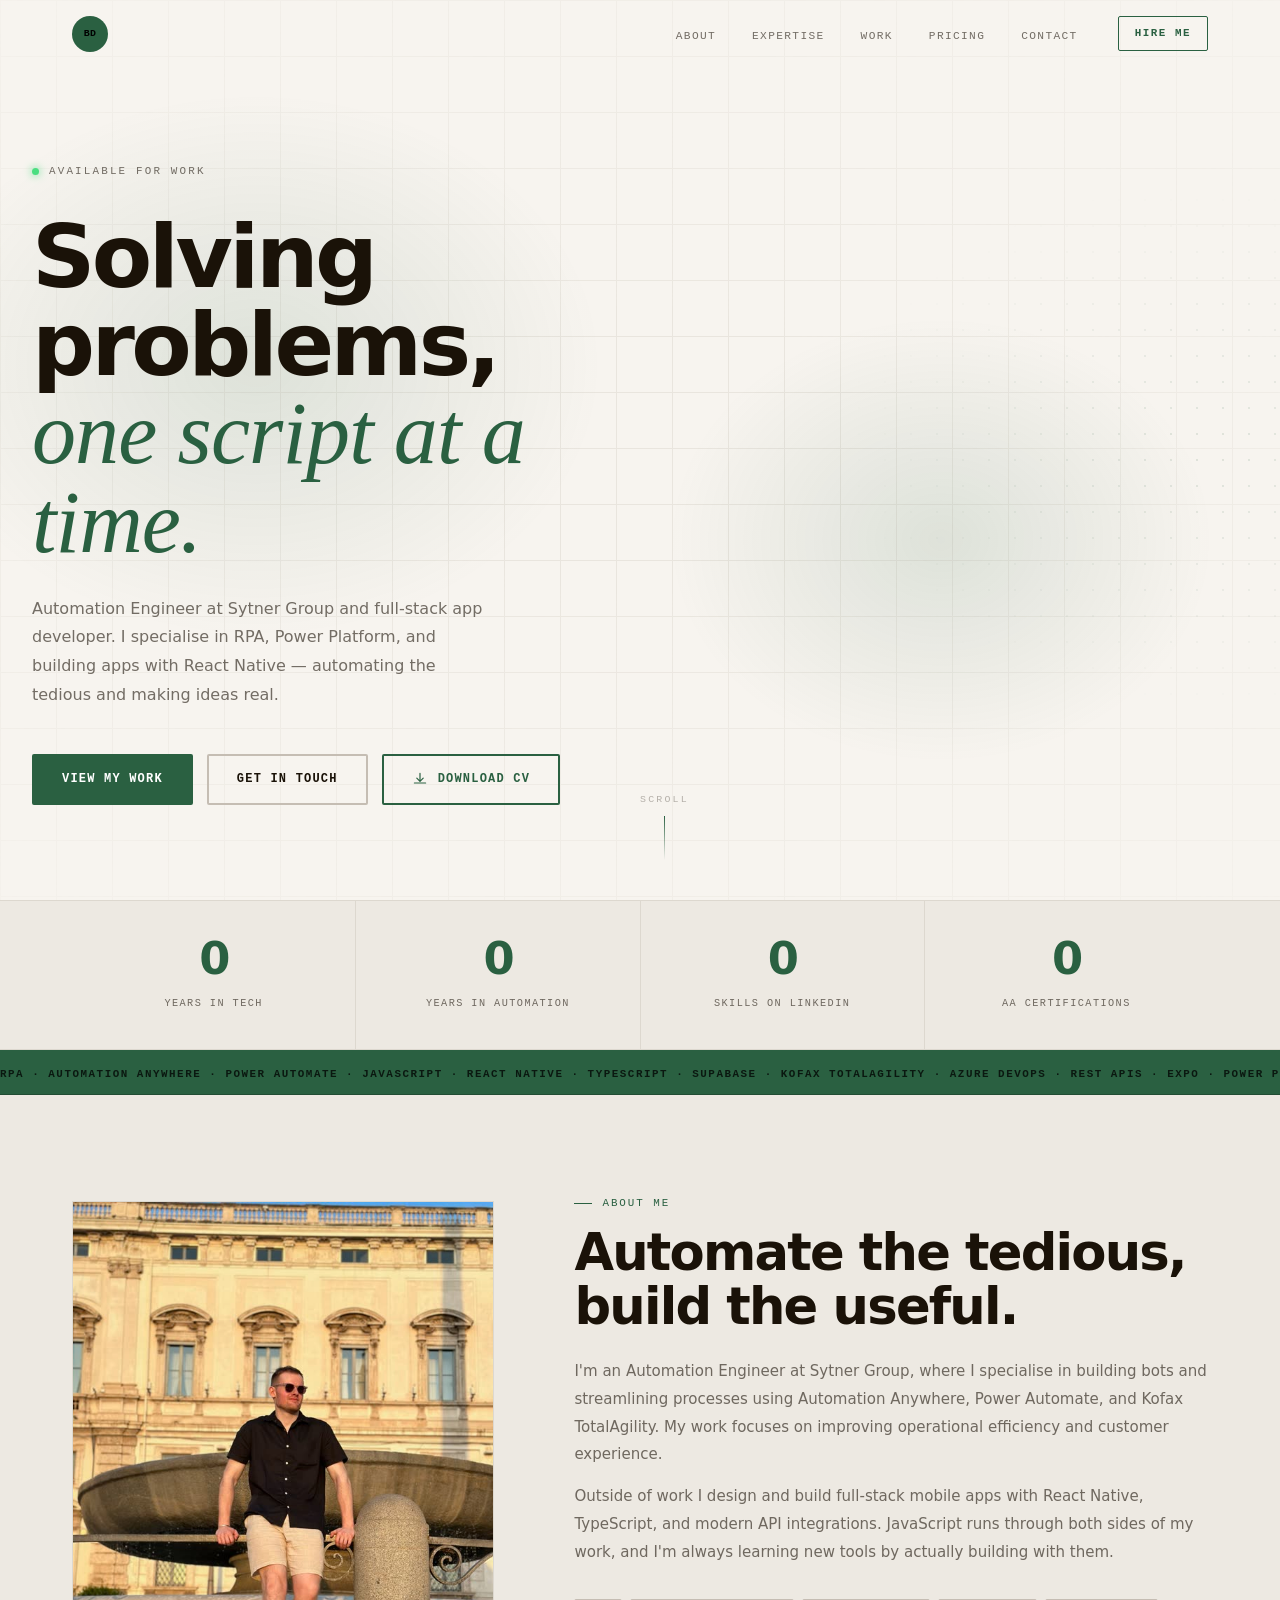
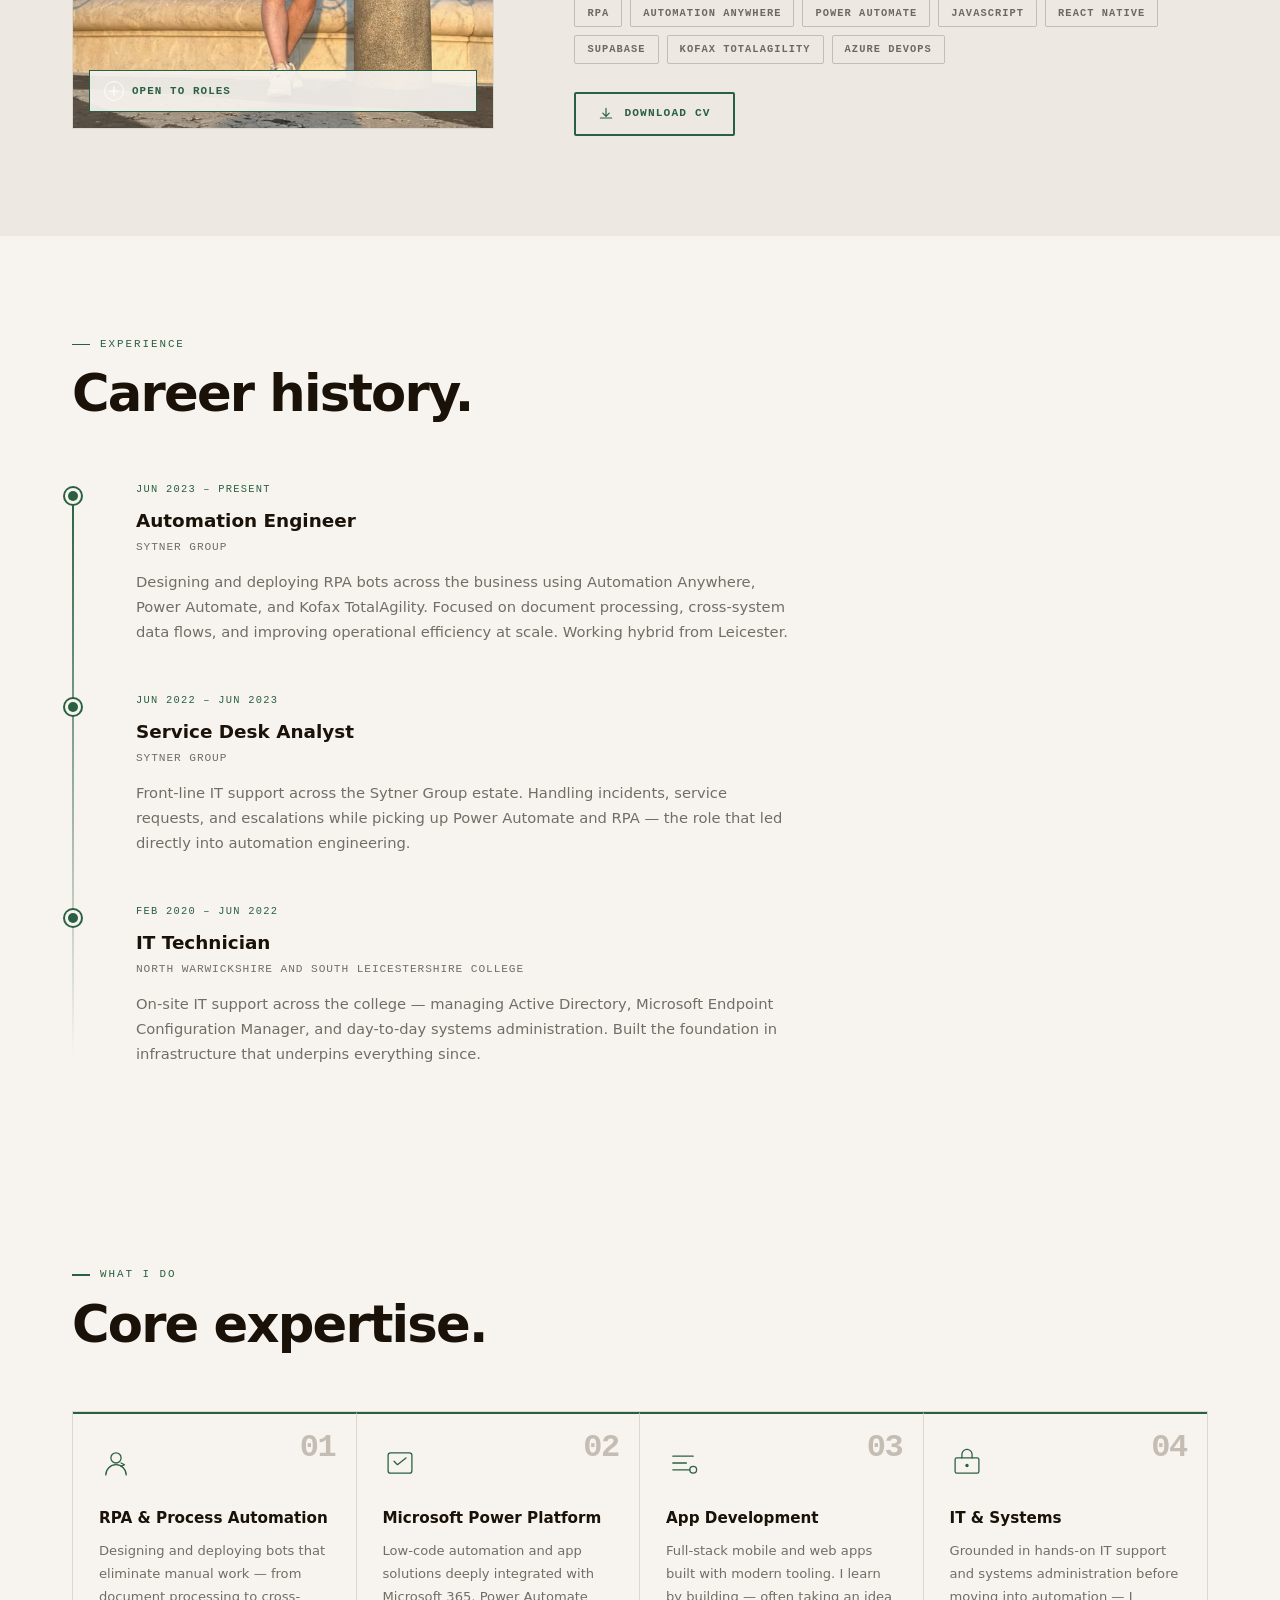
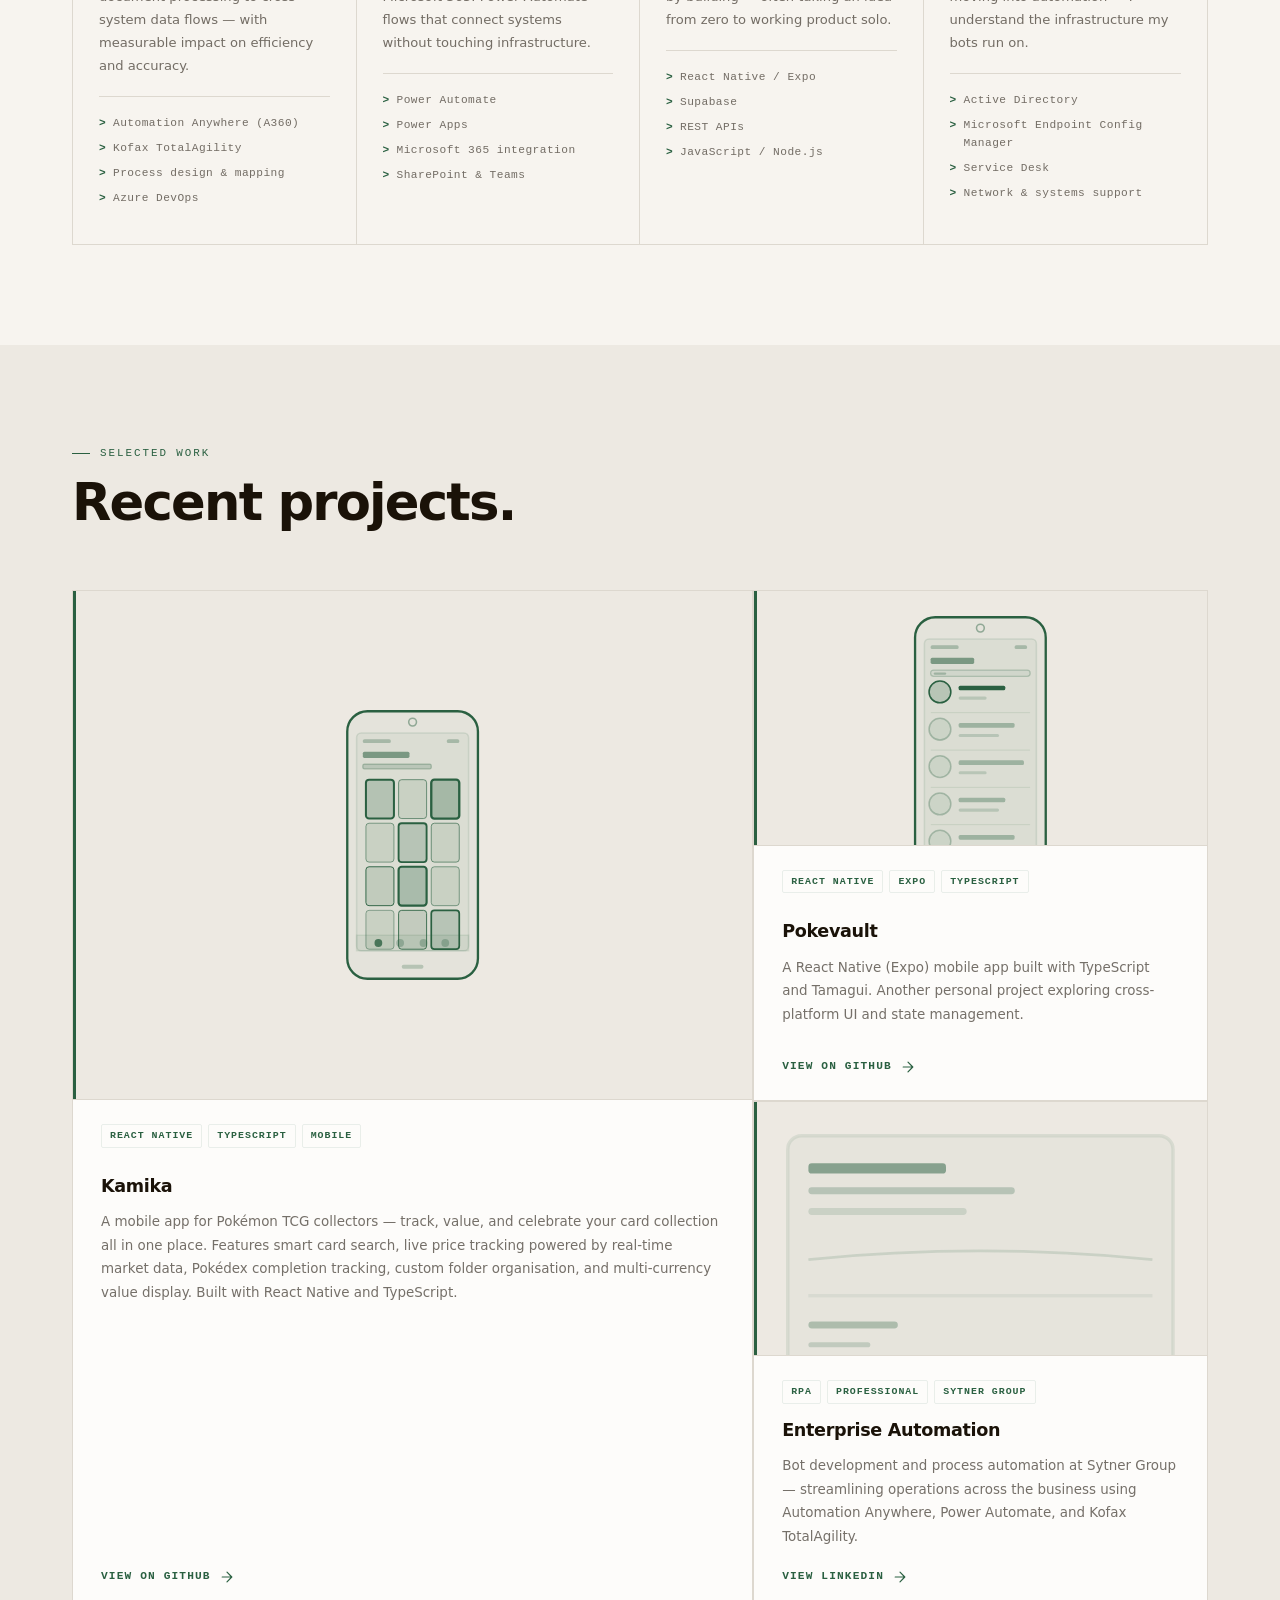
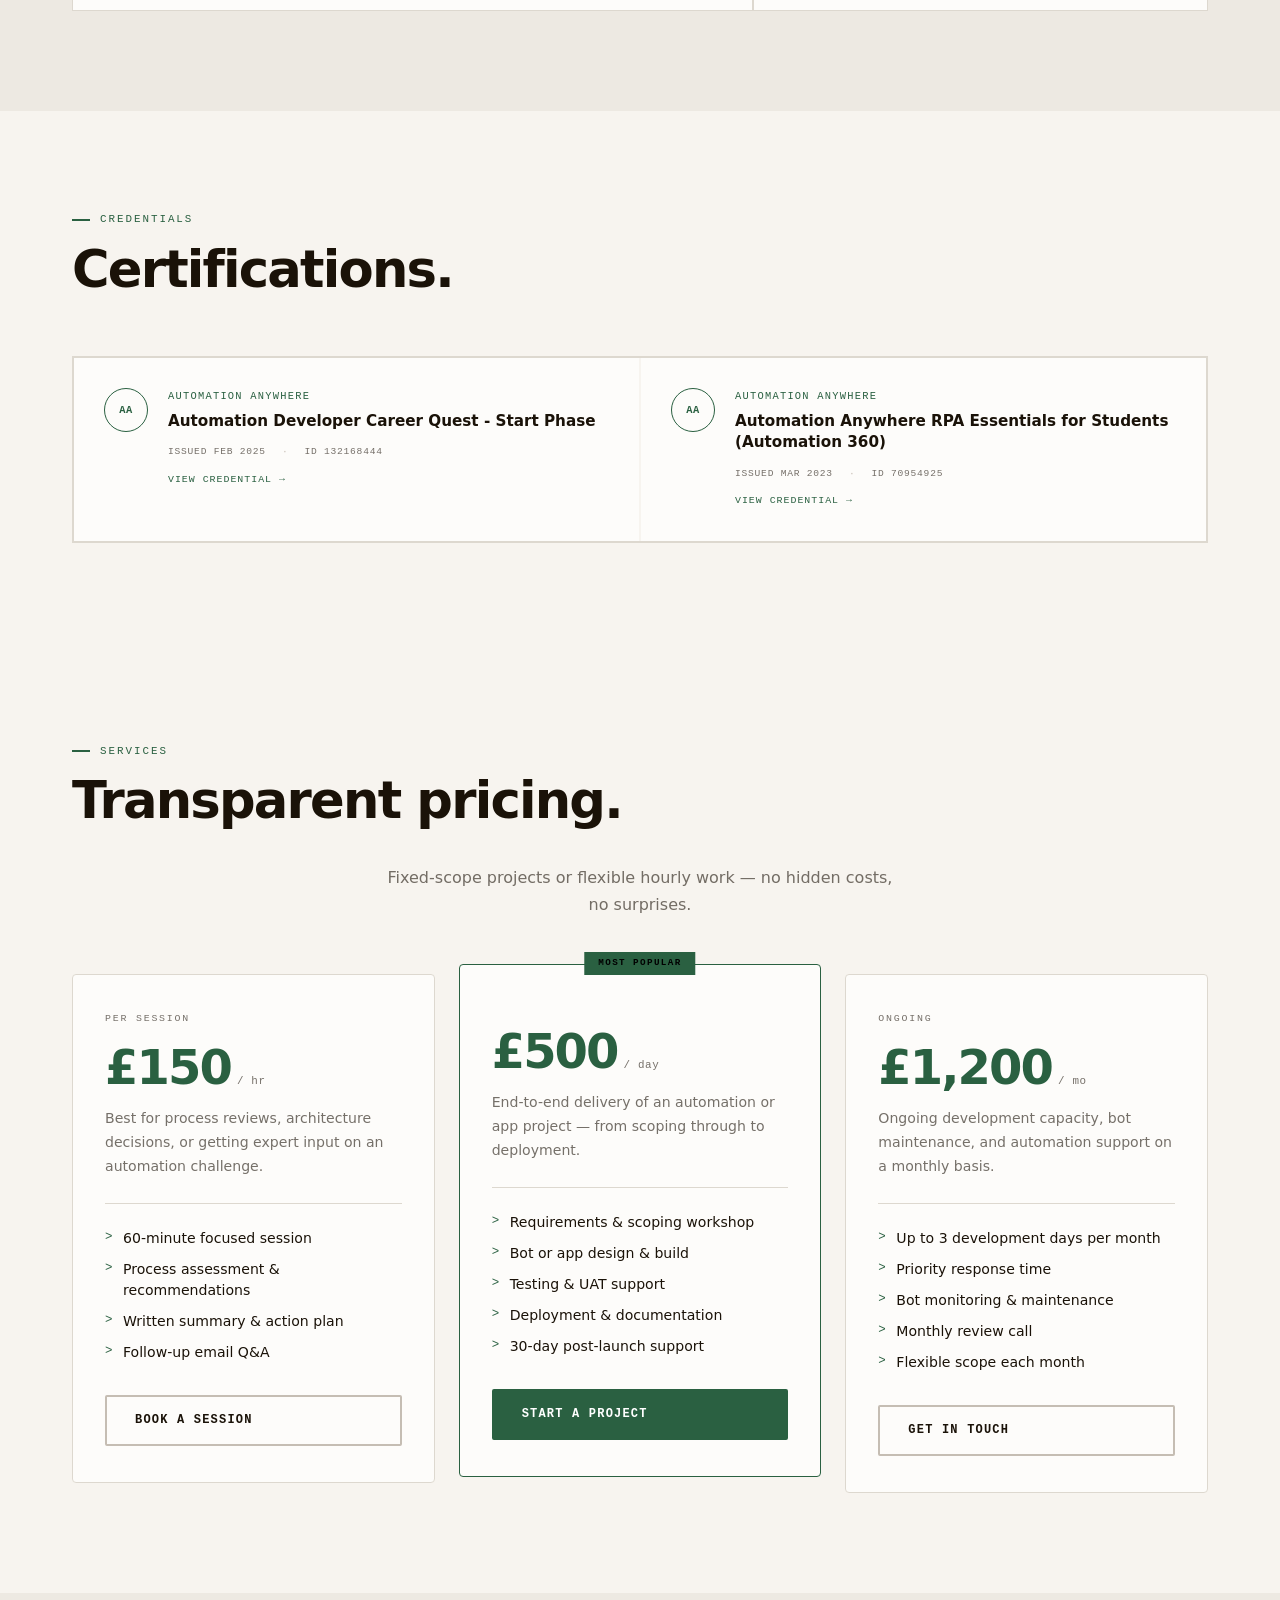
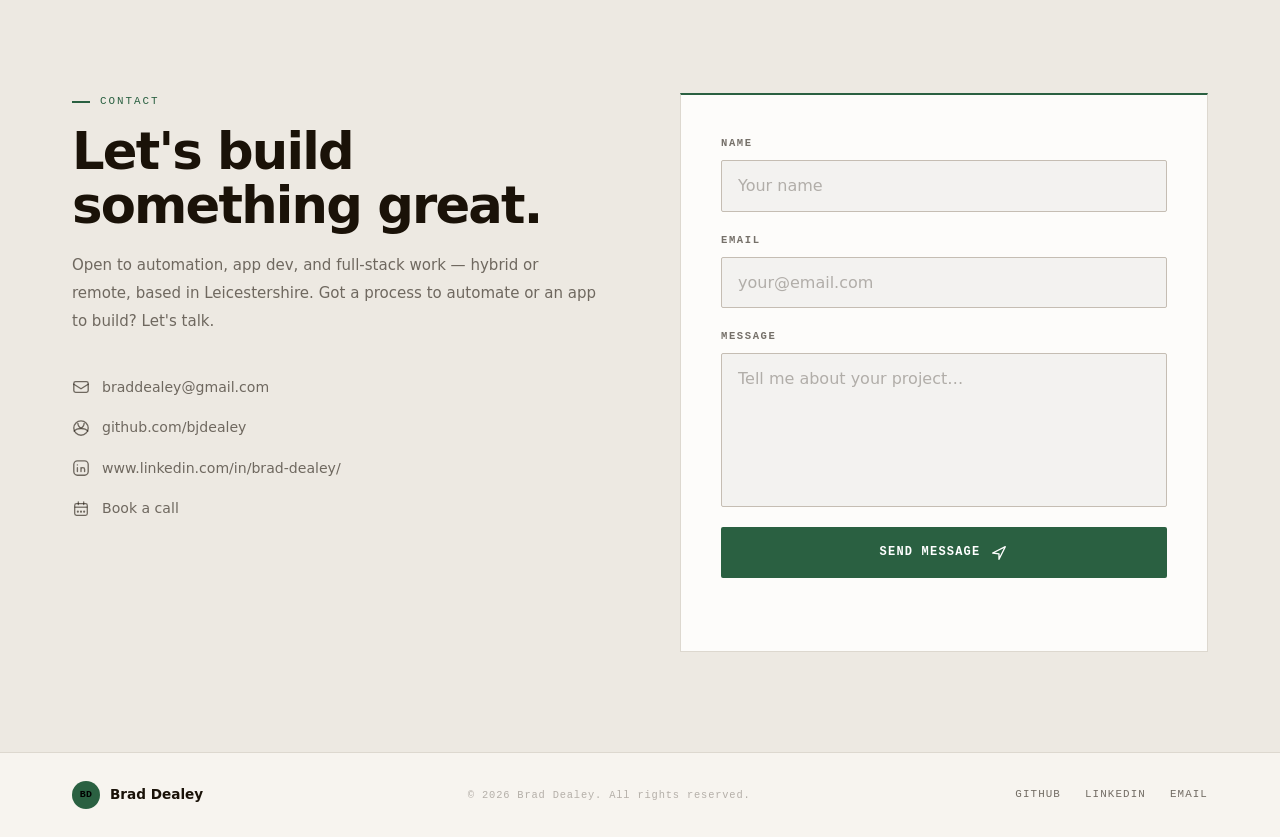
==== index.html @ 9952cff3 "Add pricing section with three-tier consulting plans" ====
<!DOCTYPE html>
<html lang="en">
<head>
  <meta charset="UTF-8" />
  <meta name="viewport" content="width=device-width, initial-scale=1.0" />
  <title>Brad Dealey — AI Solutions Architect & Full-Stack Engineer</title>
  <meta name="description" content="Brad Dealey is an AI Solutions Architect and Full-Stack Engineer based in Melbourne, Australia. Specialising in AI agents, backend systems, and scalable web applications." />
  <meta name="author" content="Brad Dealey" />
  <meta name="theme-color" content="#080808" />

  <!-- Open Graph -->
  <meta property="og:type"        content="website" />
  <meta property="og:url"         content="https://bjdealey.github.io/portfolio/" />
  <meta property="og:title"       content="Brad Dealey — AI Solutions Architect & Full-Stack Engineer" />
  <meta property="og:description" content="AI Solutions Architect and Full-Stack Engineer based in Melbourne, Australia. Specialising in AI agents, backend systems, and scalable web applications." />
  <meta property="og:image"       content="https://bjdealey.github.io/portfolio/profile.jpg" />

  <!-- Twitter Card -->
  <meta name="twitter:card"        content="summary_large_image" />
  <meta name="twitter:title"       content="Brad Dealey — AI Solutions Architect & Full-Stack Engineer" />
  <meta name="twitter:description" content="AI Solutions Architect and Full-Stack Engineer based in Melbourne, Australia." />
  <meta name="twitter:image"       content="https://bjdealey.github.io/portfolio/profile.jpg" />

  <!-- Favicon -->
  <link rel="icon" type="image/svg+xml" href="favicon.svg" />
  <link rel="alternate icon"            href="favicon.svg" />

  <link rel="stylesheet" href="style.css" />
  <script defer src="https://cloud.umami.is/script.js" data-website-id="97c60cab-5fbb-4128-ab1f-c82decdee525"></script>
</head>
<body>

  <a class="skip-link" href="#about">Skip to content</a>

  <!-- NAV -->
  <nav class="nav" id="nav">
    <div class="nav-inner">
      <a href="#" class="nav-logo">
        <span class="logo-circle">
          <span class="logo-text" id="nav-initials"></span>
        </span>
      </a>
      <ul class="nav-links">
        <li><a href="#about">About</a></li>
        <li><a href="#expertise">Expertise</a></li>
        <li><a href="#work">Work</a></li>
        <li><a href="#pricing">Pricing</a></li>
        <li><a href="#contact">Contact</a></li>
      </ul>
      <button class="nav-cta" id="nav-cta"></button>
      <button class="nav-burger" id="burger" aria-label="Menu" aria-expanded="false" aria-controls="mobile-menu">
        <span></span><span></span><span></span>
      </button>
    </div>
    <div class="nav-mobile" id="mobile-menu" aria-label="Mobile navigation">
      <a href="#about">About</a>
      <a href="#expertise">Expertise</a>
      <a href="#work">Work</a>
      <a href="#pricing">Pricing</a>
      <a href="#contact">Contact</a>
    </div>
  </nav>

  <!-- HERO -->
  <section class="hero" id="hero">
    <div class="hero-bg">
      <div class="hero-grid"></div>
      <div class="hero-glow"></div>
      <div class="hero-glow-2"></div>
      <div class="hero-deco" aria-hidden="true"></div>
    </div>
    <div class="hero-content">
      <p class="hero-eyebrow" id="hero-eyebrow">
        <span class="dot"></span>
        <span id="hero-availability"></span>
      </p>
      <h1 class="hero-title">
        <span id="hero-title-line1"></span><br />
        <span class="hero-accent" id="hero-title-accent"></span>
      </h1>
      <p class="hero-sub" id="hero-sub"></p>
      <div class="hero-actions">
        <a href="#work" class="btn btn-primary" data-umami-event="Hero: View Work">View My Work</a>
        <a href="#contact" class="btn btn-ghost" data-umami-event="Hero: Contact">Get In Touch</a>
        <a id="hero-cv-btn" class="btn btn-download" style="display:none" target="_blank" data-umami-event="CV: View (Hero)">
          <svg viewBox="0 0 20 20" fill="none" width="16" height="16">
            <path d="M10 3v10M6 9l4 4 4-4" stroke="currentColor" stroke-width="1.5" stroke-linecap="round" stroke-linejoin="round"/>
            <path d="M3 15h14" stroke="currentColor" stroke-width="1.5" stroke-linecap="round"/>
          </svg>
          Download CV
        </a>
      </div>
    </div>
    <div class="hero-scroll">
      <span>Scroll</span>
      <div class="scroll-line"></div>
    </div>
  </section>

  <!-- STATS STRIP -->
  <div class="stats-strip">
    <div class="stats-inner" id="stats-inner">
      <!-- rendered by script.js -->
    </div>
  </div>

  <!-- TICKER -->
  <div class="ticker" aria-hidden="true">
    <div class="ticker-track" id="ticker-track"></div>
  </div>

  <!-- ABOUT -->
  <section class="about section" id="about">
    <div class="container">
      <div class="about-grid">
        <div class="about-img-wrap">
          <div class="about-img-frame">
            <img src="profile.jpg" alt="Brad Dealey" class="about-photo" />
            <div class="about-img-badge" id="about-badge">
              <svg viewBox="0 0 36 36" fill="none" width="20" height="20">
                <circle cx="18" cy="18" r="17" stroke="#fff" stroke-width="1.5"/>
                <path d="M10 18h16M18 10v16" stroke="#fff" stroke-width="2" stroke-linecap="round"/>
              </svg>
              Open to Roles
            </div>
          </div>
        </div>
        <div class="about-text">
          <p class="section-label">About Me</p>
          <h2 class="section-title">
            <span id="about-title-1"></span><br />
            <span id="about-title-2"></span>
          </h2>
          <div id="about-body">
            <!-- paragraphs rendered by script.js -->
          </div>
          <div class="about-tags" id="about-tags">
            <!-- tags rendered by script.js -->
          </div>
          <a id="about-cv-btn" class="btn btn-download" style="display:none" target="_blank" data-umami-event="CV: View (About)">
            <svg viewBox="0 0 20 20" fill="none" width="16" height="16">
              <path d="M10 3v10M6 9l4 4 4-4" stroke="currentColor" stroke-width="1.5" stroke-linecap="round" stroke-linejoin="round"/>
              <path d="M3 15h14" stroke="currentColor" stroke-width="1.5" stroke-linecap="round"/>
            </svg>
            Download CV
          </a>
        </div>
      </div>
    </div>
  </section>

  <!-- TIMELINE -->
  <section class="timeline-section section" id="timeline">
    <div class="container">
      <div class="section-head">
        <p class="section-label">Experience</p>
        <h2 class="section-title">Career history.</h2>
      </div>
      <div class="timeline" id="timeline-list">
        <!-- rendered by script.js -->
      </div>
    </div>
  </section>

  <!-- EXPERTISE -->
  <section class="expertise section" id="expertise">
    <div class="container">
      <div class="section-head">
        <p class="section-label">What I Do</p>
        <h2 class="section-title">Core expertise.</h2>
      </div>
      <div class="expertise-grid" id="expertise-grid">
        <!-- cards rendered by script.js -->
      </div>
    </div>
  </section>

  <!-- WORK -->
  <section class="work section" id="work">
    <div class="container">
      <div class="section-head">
        <p class="section-label">Selected Work</p>
        <h2 class="section-title">Recent projects.</h2>
      </div>
      <div class="work-grid" id="work-grid">
        <!-- cards rendered by script.js -->
      </div>
    </div>
  </section>

  <!-- CERTIFICATIONS -->
  <section class="certifications section" id="certifications">
    <div class="container">
      <div class="section-head">
        <p class="section-label">Credentials</p>
        <h2 class="section-title">Certifications.</h2>
      </div>
      <div class="cert-grid" id="cert-grid">
        <!-- rendered by script.js -->
      </div>
    </div>
  </section>

  <!-- PRICING -->
  <section class="pricing-section section" id="pricing">
    <div class="container">
      <div class="section-head">
        <p class="section-label">Services</p>
        <h2 class="section-title" id="pricing-title"></h2>
      </div>
      <p class="pricing-subtitle" id="pricing-subtitle"></p>
      <div class="pricing-grid" id="pricing-grid">
        <!-- rendered by script.js -->
      </div>
    </div>
  </section>

  <!-- TESTIMONIALS -->
  <section class="testimonials section" id="testimonials-section" style="display:none">
    <div class="container">
      <div class="section-head">
        <p class="section-label">Testimonials</p>
        <h2 class="section-title">What clients say.</h2>
      </div>
      <div class="testimonial-grid" id="testimonial-grid">
        <!-- rendered by script.js -->
      </div>
    </div>
  </section>

  <!-- CONTACT -->
  <section class="contact section" id="contact">
    <div class="container">
      <div class="contact-inner">
        <div class="contact-text">
          <p class="section-label">Contact</p>
          <h2 class="section-title">Let's build<br />something great.</h2>
          <p class="contact-sub" id="contact-sub"></p>
          <div class="contact-links" id="contact-links">
            <!-- rendered by script.js -->
          </div>
        </div>
        <form class="contact-form" id="contact-form">
          <div class="form-group">
            <label for="fname">Name</label>
            <input type="text" id="fname" name="name" placeholder="Your name" required />
          </div>
          <div class="form-group">
            <label for="femail">Email</label>
            <input type="email" id="femail" name="email" placeholder="your@email.com" required />
          </div>
          <div class="form-group">
            <label for="fmessage">Message</label>
            <textarea id="fmessage" name="message" rows="5" placeholder="Tell me about your project…" required></textarea>
          </div>
          <button type="submit" class="btn btn-primary btn-full">
            Send Message
            <svg viewBox="0 0 20 20" fill="none" width="18" height="18">
              <path d="M3 10l14-7-7 14V11L3 10z" stroke="currentColor" stroke-width="1.5" stroke-linejoin="round"/>
            </svg>
          </button>
          <p class="form-success" id="form-success">Message sent! I'll be in touch soon.</p>
        </form>
      </div>
    </div>
  </section>

  <!-- FOOTER -->
  <footer class="footer">
    <div class="container">
      <div class="footer-inner">
        <div class="footer-brand">
          <span class="logo-circle logo-circle--sm">
            <span class="logo-text" id="footer-initials"></span>
          </span>
          <span id="footer-name"></span>
        </div>
        <p class="footer-copy" id="footer-copy"></p>
        <div class="footer-links" id="footer-links">
          <!-- rendered by script.js -->
        </div>
      </div>
    </div>
  </footer>

  <script src="content.js"></script>
  <script src="script.js"></script>
</body>
</html>
---- style.css ----
/* === PORTFOLIO — AMBER / EDITORIAL === */

:root {
  --accent:      #F5A623;
  --accent-dim:  rgba(245,166,35,.08);
  --accent-glow: rgba(245,166,35,.1);
  --black:       #080808;
  --dark:        #0E0E0E;
  --card:        #131313;
  --border:      #1E1E1E;
  --border-hi:   #2C2C2C;
  --fg:          #F0EAE0;
  --fg-muted:    rgba(240,234,224,.45);
  --fg-faint:    rgba(240,234,224,.1);
  --mono:        'Courier New', 'Lucida Console', monospace;
  --nav-h:       68px;
  --max-w:       1200px;
  --ease:        cubic-bezier(.4,0,.2,1);
}

*, *::before, *::after { box-sizing: border-box; margin: 0; padding: 0; }
html {
  scroll-behavior: smooth;
  scroll-snap-type: y proximity;
}

.hero,
.about.section,
.timeline-section.section,
.expertise.section,
.work.section,
.certifications.section,
.contact.section {
  scroll-snap-align: start;
}
body {
  background: var(--black);
  color: var(--fg);
  font-family: system-ui, -apple-system, 'Segoe UI', sans-serif;
  font-size: 16px;
  line-height: 1.6;
  overflow-x: hidden;
}
a { color: inherit; text-decoration: none; }
ul { list-style: none; }
button { cursor: pointer; border: none; background: none; font: inherit; }
input, textarea { font: inherit; }

/* ── ACCESSIBILITY ── */
.skip-link {
  position: absolute;
  top: -100%;
  left: 16px;
  padding: 10px 20px;
  background: var(--accent);
  color: #000;
  font-family: var(--mono);
  font-size: .75rem;
  font-weight: 700;
  letter-spacing: .1em;
  text-transform: uppercase;
  border-radius: 2px;
  z-index: 9999;
  transition: top .15s;
}
.skip-link:focus { top: 16px; }

:focus-visible {
  outline: 2px solid var(--accent);
  outline-offset: 3px;
  border-radius: 2px;
}

@media (prefers-reduced-motion: reduce) {
  *, *::before, *::after {
    animation-duration: .01ms !important;
    animation-iteration-count: 1 !important;
    transition-duration: .01ms !important;
    scroll-behavior: auto !important;
  }
  .ticker-track { animation: none; }
}

/* ── CURSOR GLOW ── */
.cursor-glow {
  position: fixed;
  width: 480px;
  height: 480px;
  border-radius: 50%;
  background: radial-gradient(circle, var(--accent-glow) 0%, transparent 65%);
  pointer-events: none;
  z-index: 0;
  transform: translate(-50%, -50%);
  mix-blend-mode: screen;
  transition: left .12s ease, top .12s ease,
              width .1s ease, height .1s ease;
}
.cursor-glow.snapped {
  transition: left .5s cubic-bezier(.34,1.56,.64,1),
              top  .5s cubic-bezier(.34,1.56,.64,1),
              width  .4s cubic-bezier(.34,1.56,.64,1),
              height .4s cubic-bezier(.34,1.56,.64,1);
  background: radial-gradient(circle, rgba(245,166,35,.16) 0%, transparent 60%);
}

/* ── UTILITIES ── */
.container { max-width: var(--max-w); margin: 0 auto; padding: 0 32px; }
.section { padding: 100px 0; }

.section-label {
  display: flex;
  align-items: center;
  gap: 10px;
  font-family: var(--mono);
  font-size: .68rem;
  letter-spacing: .18em;
  text-transform: uppercase;
  color: var(--accent);
  margin-bottom: 14px;
}
.section-label::before {
  content: '';
  display: inline-block;
  width: 18px;
  height: 1.5px;
  background: var(--accent);
  flex-shrink: 0;
}

.section-title {
  font-size: clamp(2.2rem, 4vw, 3.2rem);
  font-weight: 800;
  letter-spacing: -.035em;
  line-height: 1.05;
}

.section-head { margin-bottom: 60px; }

/* ── BUTTONS ── */
.btn {
  display: inline-flex;
  align-items: center;
  gap: 10px;
  padding: 14px 28px;
  border-radius: 2px;
  font-family: var(--mono);
  font-size: .75rem;
  font-weight: 700;
  letter-spacing: .1em;
  text-transform: uppercase;
  transition: .2s var(--ease);
}
.btn-primary {
  background: var(--accent);
  color: #000;
  border: 2px solid var(--accent);
}
.btn-primary:hover {
  background: #ffc042;
  border-color: #ffc042;
  transform: translateY(-1px);
  box-shadow: 0 8px 28px rgba(245,166,35,.3);
}
.btn-ghost {
  border: 2px solid var(--border-hi);
  color: var(--fg);
}
.btn-ghost:hover {
  border-color: var(--fg-muted);
  transform: translateY(-1px);
}
.btn-download {
  border: 2px solid var(--accent);
  color: var(--accent);
}
.btn-download:hover {
  background: var(--accent);
  color: #000;
  transform: translateY(-1px);
  box-shadow: 0 8px 28px rgba(245,166,35,.25);
}
.btn-full { width: 100%; justify-content: center; }

/* ── NAV ── */
.nav {
  position: fixed;
  top: 0; left: 0; right: 0;
  z-index: 100;
  height: var(--nav-h);
  border-bottom: 1px solid transparent;
  transition: background .3s, border-color .3s;
}
.nav.scrolled {
  background: rgba(8,8,8,.93);
  backdrop-filter: blur(16px);
  -webkit-backdrop-filter: blur(16px);
  border-color: var(--border);
}
.nav-inner {
  max-width: var(--max-w);
  margin: 0 auto;
  padding: 0 32px;
  height: 100%;
  display: flex;
  align-items: center;
  gap: 40px;
}
.nav-logo { display: flex; align-items: center; }

.logo-circle {
  width: 36px; height: 36px;
  border-radius: 50%;
  background: var(--accent);
  display: grid;
  place-items: center;
  transition: .2s;
}
.logo-circle:hover { background: #ffc042; box-shadow: 0 0 16px rgba(245,166,35,.4); }
.logo-circle--sm { width: 28px; height: 28px; }
.logo-text { font-family: var(--mono); font-size: .62rem; font-weight: 900; color: #000; letter-spacing: .02em; }

.nav-links { display: flex; gap: 36px; margin-left: auto; }
.nav-links a {
  font-family: var(--mono);
  font-size: .7rem;
  letter-spacing: .12em;
  text-transform: uppercase;
  color: var(--fg-muted);
  transition: color .2s;
  position: relative;
}
.nav-links a::after {
  content: '';
  position: absolute;
  bottom: -3px; left: 0; right: 0;
  height: 1px;
  background: var(--accent);
  transform: scaleX(0);
  transform-origin: left;
  transition: transform .2s var(--ease);
}
.nav-links a:hover { color: var(--fg); }
.nav-links a:hover::after { transform: scaleX(1); }

.nav-cta {
  font-family: var(--mono);
  font-size: .68rem;
  font-weight: 700;
  letter-spacing: .14em;
  text-transform: uppercase;
  color: var(--accent);
  border: 1.5px solid var(--accent);
  padding: 8px 16px;
  border-radius: 2px;
  transition: .2s;
}
.nav-cta:hover { background: var(--accent); color: #000; }

.nav-burger { display: none; flex-direction: column; gap: 5px; padding: 6px; margin-left: auto; }
.nav-burger span { display: block; width: 20px; height: 1.5px; background: var(--fg); transition: .2s; transform-origin: center; }
.nav-burger.open span:nth-child(1) { transform: translateY(6.5px) rotate(45deg); }
.nav-burger.open span:nth-child(2) { opacity: 0; }
.nav-burger.open span:nth-child(3) { transform: translateY(-6.5px) rotate(-45deg); }

.nav-mobile {
  display: none;
  flex-direction: column;
  background: rgba(8,8,8,.98);
  border-bottom: 1px solid var(--border);
  padding: 16px 32px 20px;
}
.nav-mobile.open { display: flex; }
.nav-mobile a {
  padding: 12px 0;
  font-family: var(--mono);
  font-size: .78rem;
  letter-spacing: .1em;
  text-transform: uppercase;
  color: var(--fg-muted);
  border-bottom: 1px solid var(--border);
  transition: color .2s;
}
.nav-mobile a:hover { color: var(--accent); }

/* ── HERO ── */
.hero {
  min-height: 100vh;
  display: flex;
  align-items: center;
  padding: calc(var(--nav-h) + 80px) 32px 80px;
  position: relative;
  overflow: hidden;
}
.hero-bg { position: absolute; inset: 0; pointer-events: none; }
@keyframes glowBreathe {
  0%, 100% { transform: scale(1);   opacity: .9; }
  50%       { transform: scale(1.7); opacity: .25; }
}
@keyframes glowBreathe2 {
  0%, 100% { transform: scale(1.5); opacity: .3; }
  50%       { transform: scale(1);   opacity: .8; }
}

.hero-grid {
  position: absolute; inset: 0;
  background-image:
    linear-gradient(var(--border) 1px, transparent 1px),
    linear-gradient(90deg, var(--border) 1px, transparent 1px);
  background-size: 56px 56px;
  opacity: .5;
  mask-image: radial-gradient(ellipse 90% 80% at 50% 50%, black 20%, transparent 100%);
}
.hero-glow {
  position: absolute;
  top: 10%; left: 20%;
  width: 700px; height: 550px;
  background: radial-gradient(ellipse, rgba(245,166,35,.22) 0%, transparent 65%);
  transform-origin: center;
  will-change: transform, opacity;
  animation: glowBreathe 5s ease-in-out infinite;
}
.hero-glow-2 {
  position: absolute;
  top: 35%; right: 5%;
  width: 550px; height: 450px;
  background: radial-gradient(ellipse, rgba(245,166,35,.18) 0%, transparent 65%);
  transform-origin: center;
  will-change: transform, opacity;
  animation: glowBreathe2 7s ease-in-out infinite;
}
/* dot-grid decoration on the right */
.hero-deco {
  position: absolute;
  right: 0; top: 50%;
  transform: translateY(-50%);
  width: 40%;
  height: 70%;
  background-image: radial-gradient(circle, rgba(245,166,35,.22) 1.5px, transparent 1.5px);
  background-size: 26px 26px;
  mask-image: radial-gradient(ellipse at 85% 50%, black 0%, transparent 60%);
}

.hero-content {
  position: relative;
  z-index: 2;
  max-width: 680px;
}
.hero-eyebrow {
  display: flex;
  align-items: center;
  gap: 10px;
  font-family: var(--mono);
  font-size: .68rem;
  letter-spacing: .2em;
  text-transform: uppercase;
  color: var(--fg-muted);
  margin-bottom: 32px;
}
.dot {
  width: 7px; height: 7px;
  border-radius: 50%;
  background: #4ade80;
  box-shadow: 0 0 8px #4ade80;
  animation: pulse 2s infinite;
}
@keyframes pulse {
  0%,100% { box-shadow: 0 0 6px #4ade80; }
  50%      { box-shadow: 0 0 18px #4ade80; }
}

.hero-title {
  font-size: clamp(3rem, 7vw, 5.5rem);
  font-weight: 800;
  letter-spacing: -.04em;
  line-height: 1.0;
  margin-bottom: 28px;
}
/* serif italic accent — the contrast makes it stand out */
.hero-accent {
  font-style: italic;
  font-family: Georgia, 'Times New Roman', serif;
  font-weight: 400;
  color: var(--accent);
  letter-spacing: -.01em;
}

.hero-sub {
  max-width: 460px;
  color: var(--fg-muted);
  font-size: 1rem;
  line-height: 1.8;
  margin-bottom: 44px;
}
.hero-actions { display: flex; gap: 14px; flex-wrap: wrap; }

.hero-scroll {
  position: absolute;
  bottom: 40px; left: 50%;
  transform: translateX(-50%);
  display: flex;
  flex-direction: column;
  align-items: center;
  gap: 8px;
  font-family: var(--mono);
  font-size: .62rem;
  letter-spacing: .22em;
  text-transform: uppercase;
  color: var(--fg-faint);
  z-index: 2;
}
.scroll-line {
  width: 1px; height: 44px;
  background: linear-gradient(to bottom, var(--accent), transparent);
  animation: scrollPulse 2s ease-in-out infinite;
}
@keyframes scrollPulse { 0%,100%{opacity:.3} 50%{opacity:1} }

/* ── STATS ── */
.stats-strip {
  background: var(--dark);
  border-top: 1px solid var(--border);
  border-bottom: 1px solid var(--border);
}
.stats-inner {
  max-width: var(--max-w);
  margin: 0 auto;
  padding: 0 32px;
  display: flex;
  align-items: stretch;
}
.stat {
  flex: 1;
  padding: 36px 24px;
  text-align: center;
  border-right: 1px solid var(--border);
}
.stat:last-child { border-right: none; }
.stat-num {
  display: block;
  font-size: 2.8rem;
  font-weight: 900;
  letter-spacing: -.05em;
  color: var(--accent);
  line-height: 1;
  margin-bottom: 6px;
  font-variant-numeric: tabular-nums;
}
.stat-label {
  font-family: var(--mono);
  font-size: .64rem;
  letter-spacing: .14em;
  text-transform: uppercase;
  color: var(--fg-muted);
}
.stat-div { display: none; }

/* ── TICKER ── */
.ticker {
  background: var(--accent);
  overflow: hidden;
  white-space: nowrap;
  border-bottom: 1px solid rgba(0,0,0,.2);
  padding: 9px 0;
}
.ticker-track {
  display: inline-block;
  font-family: var(--mono);
  font-size: .68rem;
  font-weight: 700;
  letter-spacing: .14em;
  text-transform: uppercase;
  color: rgba(0,0,0,.75);
  animation: tickerMove 32s linear infinite;
  white-space: nowrap;
}
.ticker:hover .ticker-track { animation-play-state: paused; }
@keyframes tickerMove { from { transform: translateX(0); } to { transform: translateX(-50%); } }

/* ── ABOUT ── */
.about { background: var(--dark); }
.about-grid {
  display: grid;
  grid-template-columns: 1fr 1.5fr;
  gap: 80px;
  align-items: center;
}
.about-img-frame {
  aspect-ratio: 4/5;
  background: var(--card);
  border: 1px solid var(--border);
  display: grid;
  place-items: center;
  position: relative;
  overflow: hidden;
}
.about-img-frame::before {
  content: '';
  position: absolute;
  top: 0; left: 0; right: 0;
  height: 2px;
  background: var(--accent);
}
.about-photo {
  position: absolute;
  inset: 0;
  width: 100%;
  height: 100%;
  object-fit: cover;
  object-position: center top;
  display: block;
}
.about-img-badge {
  position: absolute;
  bottom: 16px; left: 16px; right: 16px;
  background: rgba(8,8,8,.9);
  border: 1px solid var(--accent);
  padding: 10px 14px;
  font-family: var(--mono);
  font-size: .68rem;
  font-weight: 700;
  letter-spacing: .1em;
  text-transform: uppercase;
  color: var(--accent);
  display: flex;
  align-items: center;
  gap: 8px;
}

.about-text .section-title { margin-bottom: 24px; }
.about-body { color: var(--fg-muted); line-height: 1.85; margin-bottom: 14px; font-size: .94rem; }
.about-tags { display: flex; flex-wrap: wrap; gap: 8px; margin-top: 32px; }
#about-cv-btn { margin-top: 28px; padding: 11px 22px; font-size: .7rem; }
.tag {
  padding: 5px 12px;
  border: 1px solid var(--border-hi);
  border-radius: 2px;
  font-family: var(--mono);
  font-size: .65rem;
  font-weight: 700;
  letter-spacing: .1em;
  text-transform: uppercase;
  color: var(--fg-muted);
  transition: .2s;
}
.tag:hover { border-color: var(--accent); color: var(--accent); }

/* ── EXPERTISE — numbered panels ── */
.expertise { background: var(--black); }
.expertise-grid {
  display: grid;
  grid-template-columns: repeat(4, 1fr);
  border: 1px solid var(--border);
  counter-reset: card;
}
.expertise-card {
  counter-increment: card;
  padding: 32px 26px 36px;
  border-right: 1px solid var(--border);
  border-top: 2px solid var(--accent);
  position: relative;
  transition: background .2s;
  opacity: 0;
  transform: translateY(14px);
}
.expertise-card:last-child { border-right: none; }
.expertise-card::after {
  content: "0" counter(card);
  position: absolute;
  top: 18px; right: 20px;
  font-family: var(--mono);
  font-size: 2rem;
  font-weight: 900;
  color: var(--border-hi);
  line-height: 1;
  letter-spacing: -.04em;
  pointer-events: none;
}
.expertise-card.visible {
  opacity: 1;
  transform: none;
  transition: opacity .5s ease, transform .5s ease, background .2s;
}
.expertise-card:hover { background: var(--card); }

.card-icon { margin-bottom: 18px; }
.card-icon svg { width: 34px; height: 34px; }
.expertise-card h3 { font-size: .95rem; font-weight: 800; margin-bottom: 10px; }
.expertise-card > p { font-size: .82rem; color: var(--fg-muted); line-height: 1.75; }
.card-rule { height: 1px; background: var(--border); margin: 18px 0; }
.card-list { display: flex; flex-direction: column; gap: 7px; }
.card-list li {
  font-family: var(--mono);
  font-size: .7rem;
  letter-spacing: .04em;
  color: var(--fg-muted);
  padding-left: 14px;
  position: relative;
}
.card-list li::before {
  content: '>';
  position: absolute;
  left: 0;
  color: var(--accent);
  font-weight: 700;
}

/* ── WORK — bento grid ── */
.work { background: var(--dark); }
.work-grid {
  display: grid;
  grid-template-columns: 3fr 2fr;
  grid-template-rows: 1fr 1fr;
  gap: 2px;
  background: var(--border);
  border: 1px solid var(--border);
}
.work-card {
  background: var(--card);
  display: flex;
  flex-direction: column;
  transition: background .2s;
  border-radius: 0;
  border: none;
}
.work-card:hover { background: #191919; }
.work-card--featured { grid-row: 1 / 3; }

.work-card-img {
  background: var(--dark);
  display: grid;
  place-items: center;
  position: relative;
  overflow: hidden;
  border-bottom: 1px solid var(--border);
  flex-shrink: 0;
}
.work-card--featured .work-card-img { aspect-ratio: 4/3; }
.work-card:not(.work-card--featured) .work-card-img { aspect-ratio: 16/9; }

/* amber left-edge accent on images */
.work-card-img::before {
  content: '';
  position: absolute;
  top: 0; left: 0; bottom: 0;
  width: 3px;
  background: var(--accent);
  z-index: 1;
}

.work-card-visual {
  position: relative;
  z-index: 1;
  width: 100%;
  height: 100%;
  display: flex;
  align-items: center;
  justify-content: center;
  padding: 20px;
}
.work-card--featured .work-card-visual { padding: 28px 40px; }
.work-card-placeholder { position: relative; z-index: 1; }
.placeholder-lines { display: flex; flex-direction: column; gap: 8px; width: 100px; }
.pl { height: 2px; background: rgba(245,166,35,.25); }
.pl-1 { width: 100%; } .pl-2 { width: 62%; } .pl-3 { width: 40%; }
.placeholder-circle { width: 46px; height: 46px; border: 1.5px solid rgba(245,166,35,.25); border-radius: 50%; }
.placeholder-bars { display: flex; align-items: flex-end; gap: 6px; height: 40px; }
.placeholder-bars div { width: 10px; background: rgba(245,166,35,.25); }
.placeholder-bars div:nth-child(1){height:55%} .placeholder-bars div:nth-child(2){height:100%}
.placeholder-bars div:nth-child(3){height:40%} .placeholder-bars div:nth-child(4){height:75%}

.work-card-body { padding: 24px 28px; flex: 1; display: flex; flex-direction: column; }
.work-card-meta { display: flex; flex-wrap: wrap; gap: 6px; margin-bottom: 12px; }
.work-tag {
  font-family: var(--mono);
  font-size: .62rem;
  font-weight: 700;
  letter-spacing: .1em;
  text-transform: uppercase;
  color: var(--accent);
  border: 1px solid rgba(245,166,35,.2);
  padding: 3px 8px;
  border-radius: 2px;
}
.work-github-stats {
  font-family: var(--mono);
  font-size: .6rem;
  letter-spacing: .06em;
  color: var(--fg-muted);
  width: 100%;
  margin-top: 6px;
}
.work-card-body h3 { font-size: 1.1rem; font-weight: 800; letter-spacing: -.02em; margin-bottom: 10px; }
.work-card-body > p { font-size: .84rem; color: var(--fg-muted); line-height: 1.75; flex: 1; }
.work-link {
  display: inline-flex;
  align-items: center;
  gap: 8px;
  font-family: var(--mono);
  font-size: .7rem;
  font-weight: 700;
  letter-spacing: .1em;
  text-transform: uppercase;
  color: var(--accent);
  margin-top: 20px;
  transition: gap .2s;
}
.work-link:hover { gap: 14px; }

/* ── PRICING ── */
.pricing-subtitle {
  color: var(--fg-muted);
  max-width: 520px;
  margin: -24px auto 56px;
  text-align: center;
  line-height: 1.7;
}
.pricing-grid {
  display: grid;
  grid-template-columns: repeat(3, 1fr);
  gap: 24px;
  align-items: start;
}
.pricing-card {
  background: var(--card);
  border: 1px solid var(--border);
  border-radius: 4px;
  padding: 36px 32px;
  position: relative;
  display: flex;
  flex-direction: column;
}
.pricing-card--featured {
  border-color: var(--accent);
  transform: translateY(-10px);
}
.pricing-card--featured::before {
  content: attr(data-label);
  position: absolute;
  top: -13px;
  left: 50%;
  transform: translateX(-50%);
  background: var(--accent);
  color: #000;
  font-family: var(--mono);
  font-size: .58rem;
  font-weight: 700;
  letter-spacing: .15em;
  text-transform: uppercase;
  padding: 4px 14px;
  white-space: nowrap;
}
.pricing-plan-name {
  font-family: var(--mono);
  font-size: .62rem;
  letter-spacing: .18em;
  text-transform: uppercase;
  color: var(--fg-muted);
  margin-bottom: 16px;
  min-height: 1em;
}
.pricing-price {
  display: flex;
  align-items: baseline;
  gap: 6px;
  margin-bottom: 16px;
}
.pricing-amount {
  font-size: 3rem;
  font-weight: 800;
  letter-spacing: -.04em;
  color: var(--accent);
  line-height: 1;
}
.pricing-period {
  font-family: var(--mono);
  font-size: .68rem;
  color: var(--fg-muted);
  letter-spacing: .06em;
}
.pricing-desc {
  font-size: .88rem;
  color: var(--fg-muted);
  line-height: 1.7;
  margin-bottom: 24px;
  padding-bottom: 24px;
  border-bottom: 1px solid var(--border);
}
.pricing-features {
  list-style: none;
  margin: 0 0 32px;
  padding: 0;
  display: flex;
  flex-direction: column;
  gap: 10px;
  flex: 1;
}
.pricing-features li {
  font-size: .88rem;
  color: var(--fg);
  padding-left: 18px;
  position: relative;
  line-height: 1.5;
}
.pricing-features li::before {
  content: '>';
  position: absolute;
  left: 0;
  color: var(--accent);
  font-family: var(--mono);
  font-size: .78rem;
}
.pricing-cta { text-align: center; }
@media (max-width: 900px) {
  .pricing-grid { grid-template-columns: 1fr; max-width: 480px; margin: 0 auto; }
  .pricing-card--featured { transform: none; }
}

/* ── TESTIMONIALS ── */
.testimonials { background: var(--black); }
.testimonial-grid { display: grid; grid-template-columns: repeat(3,1fr); gap: 2px; background: var(--border); border: 1px solid var(--border); }
.testimonial-card { background: var(--card); padding: 36px 32px; position: relative; }
.quote-mark { font-size: 4rem; line-height: .8; font-family: Georgia, serif; color: var(--accent); opacity: .25; position: absolute; top: 16px; right: 20px; }
.testimonial-card > p { font-size: .88rem; color: var(--fg-muted); line-height: 1.8; margin-bottom: 24px; }
.testimonial-author { display: flex; align-items: center; gap: 12px; }
.author-avatar { width: 36px; height: 36px; background: var(--accent); border-radius: 50%; display: grid; place-items: center; font-family: var(--mono); font-size: .62rem; font-weight: 900; color: #000; flex-shrink: 0; }
.testimonial-author strong { display: block; font-size: .88rem; font-weight: 700; }
.testimonial-author span { display: block; font-family: var(--mono); font-size: .66rem; color: var(--fg-muted); letter-spacing: .04em; }

/* ── CONTACT ── */
.contact { background: var(--dark); }
.contact-inner {
  display: grid;
  grid-template-columns: 1fr 1fr;
  gap: 80px;
  align-items: start;
}
.contact-text .section-title { margin-bottom: 20px; }
.contact-sub { color: var(--fg-muted); line-height: 1.85; margin-bottom: 40px; font-size: .94rem; }
.contact-links { display: flex; flex-direction: column; gap: 18px; }
.contact-link {
  display: flex;
  align-items: center;
  gap: 12px;
  font-size: .88rem;
  color: var(--fg-muted);
  transition: color .2s;
}
.contact-link:hover { color: var(--accent); }

.contact-form {
  background: var(--card);
  border: 1px solid var(--border);
  border-top: 2px solid var(--accent);
  padding: 40px;
  border-radius: 0;
}
.form-group { display: flex; flex-direction: column; gap: 8px; margin-bottom: 20px; }
.form-group label {
  font-family: var(--mono);
  font-size: .66rem;
  font-weight: 700;
  letter-spacing: .15em;
  text-transform: uppercase;
  color: var(--fg-muted);
}
.form-group input, .form-group textarea {
  background: rgba(255,255,255,.03);
  border: 1px solid var(--border-hi);
  border-radius: 2px;
  padding: 12px 16px;
  color: var(--fg);
  transition: border-color .2s, box-shadow .2s;
  resize: none;
}
.form-group input::placeholder, .form-group textarea::placeholder { color: var(--fg-faint); }
.form-group input:focus, .form-group textarea:focus {
  outline: none;
  border-color: var(--accent);
  box-shadow: 0 0 0 3px var(--accent-dim);
}
.form-success {
  margin-top: 14px;
  font-family: var(--mono);
  font-size: .72rem;
  letter-spacing: .08em;
  color: #4ade80;
  text-align: center;
  opacity: 0;
  transition: opacity .3s;
}
.form-success.visible { opacity: 1; }

/* ── FOOTER ── */
.footer { background: var(--black); border-top: 1px solid var(--border); padding: 28px 0; }
.footer-inner { display: flex; align-items: center; justify-content: space-between; gap: 24px; flex-wrap: wrap; }
.footer-brand { display: flex; align-items: center; gap: 10px; font-weight: 700; font-size: .85rem; }
.footer-copy { font-family: var(--mono); font-size: .65rem; letter-spacing: .08em; color: var(--fg-faint); }
.footer-links { display: flex; gap: 24px; }
.footer-links a {
  font-family: var(--mono);
  font-size: .68rem;
  letter-spacing: .1em;
  text-transform: uppercase;
  color: var(--fg-muted);
  transition: color .2s;
}
.footer-links a:hover { color: var(--accent); }

/* ── SCROLL REVEAL ── */
.reveal { opacity: 0; transform: translateY(18px); transition: opacity .55s ease, transform .55s ease; }
.reveal.visible { opacity: 1; transform: none; }

/* ── RESPONSIVE ── */
@media (max-width: 1024px) {
  .expertise-grid { grid-template-columns: repeat(2, 1fr); }
  .expertise-card:nth-child(2) { border-right: none; }
  .expertise-card:nth-child(3) { border-top: 2px solid var(--accent); border-right: 1px solid var(--border); }
  .expertise-card:nth-child(4) { border-top: 2px solid var(--accent); }
  .about-grid { gap: 48px; }
}
@media (max-width: 768px) {
  .section { padding: 72px 0; }
  .container { padding: 0 20px; }
  .nav-links, .nav-cta { display: none; }
  .nav-burger { display: flex; }
  .nav-inner { gap: 0; padding: 0 20px; }
  .nav-logo { margin-right: auto; }

  .hero { padding-left: 20px; padding-right: 20px; }
  .hero-deco { display: none; }
  .hero-title { font-size: clamp(2.6rem, 10vw, 4rem); }
  .hero-actions { flex-direction: column; }
  .hero-actions .btn { justify-content: center; }

  .stats-inner { flex-wrap: wrap; }
  .stat { min-width: 50%; border-right: 1px solid var(--border); }
  .stat:nth-child(2n) { border-right: none; }

  .about-grid { grid-template-columns: 1fr; }
  .about-img-frame { max-width: 280px; margin: 0 auto; }

  .expertise-grid { grid-template-columns: 1fr; gap: 0; }
  .expertise-card { border-right: none; }
  .expertise-card:nth-child(3), .expertise-card:nth-child(4) { border-top: 2px solid var(--accent); }

  .work-grid { grid-template-columns: 1fr; grid-template-rows: auto; }
  .work-card--featured { grid-row: auto; }
  .work-card--featured .work-card-img { aspect-ratio: 16/9; }

  .testimonial-grid { grid-template-columns: 1fr; }
  .contact-inner { grid-template-columns: 1fr; gap: 48px; }
  .footer-inner { flex-direction: column; text-align: center; }
  .footer-links { justify-content: center; }
}
@media (max-width: 480px) {
  .contact-form { padding: 24px 20px; }
  .section-title { font-size: 1.9rem; }
  .stats-inner { padding: 0 20px; }
}

/* ── TIMELINE ── */
.timeline {
  position: relative;
  padding-left: 32px;
  max-width: 720px;
}

.timeline::before {
  content: '';
  position: absolute;
  left: 0;
  top: 8px;
  bottom: 8px;
  width: 2px;
  background: linear-gradient(to bottom, var(--accent), transparent);
}

.timeline-entry {
  position: relative;
  padding: 0 0 48px 32px;
}

.timeline-entry:last-child { padding-bottom: 0; }

.timeline-marker {
  position: absolute;
  left: -40px;
  top: 6px;
  width: 18px;
  height: 18px;
  display: flex;
  align-items: center;
  justify-content: center;
}

.timeline-dot {
  width: 10px;
  height: 10px;
  border-radius: 50%;
  background: var(--accent);
  box-shadow: 0 0 0 3px var(--black), 0 0 0 5px var(--accent);
  transition: box-shadow .2s var(--ease);
}

.timeline-entry:hover .timeline-dot {
  box-shadow: 0 0 0 3px var(--black), 0 0 0 5px var(--accent), 0 0 16px rgba(245,166,35,.4);
}

.timeline-period {
  font-family: var(--mono);
  font-size: .65rem;
  letter-spacing: .12em;
  text-transform: uppercase;
  color: var(--accent);
  margin-bottom: 8px;
}

.timeline-role {
  font-size: 1.15rem;
  font-weight: 700;
  color: var(--fg);
  margin-bottom: 4px;
}

.timeline-company {
  font-family: var(--mono);
  font-size: .7rem;
  letter-spacing: .08em;
  color: var(--fg-muted);
  text-transform: uppercase;
  margin-bottom: 12px;
}

.timeline-desc {
  color: var(--fg-muted);
  line-height: 1.7;
  font-size: .92rem;
}

/* ── CERTIFICATIONS ── */
.cert-grid {
  display: grid;
  grid-template-columns: repeat(auto-fit, minmax(320px, 1fr));
  gap: 2px;
  border: 2px solid var(--border);
}

.cert-card {
  display: flex;
  gap: 20px;
  align-items: flex-start;
  padding: 28px 28px;
  background: var(--card);
  border: 2px solid transparent;
  transition: border-color .2s var(--ease), background .2s var(--ease);
  animation: fadeUp .6s var(--ease) both;
}

.cert-card:nth-child(2) { animation-delay: .1s; }

.cert-card:hover {
  border-color: var(--accent);
  background: var(--dark);
}

.cert-badge {
  flex-shrink: 0;
  width: 44px;
  height: 44px;
  border-radius: 50%;
  border: 1.5px solid var(--accent);
  display: flex;
  align-items: center;
  justify-content: center;
  font-family: var(--mono);
  font-size: .65rem;
  font-weight: 700;
  color: var(--accent);
  letter-spacing: .05em;
}

.cert-body { flex: 1; min-width: 0; }

.cert-issuer {
  font-family: var(--mono);
  font-size: .65rem;
  letter-spacing: .12em;
  text-transform: uppercase;
  color: var(--accent);
  margin-bottom: 6px;
}

.cert-title {
  font-size: .95rem;
  font-weight: 600;
  line-height: 1.4;
  color: var(--fg);
  margin-bottom: 12px;
}

.cert-meta {
  display: flex;
  gap: 16px;
  flex-wrap: wrap;
}

.cert-date,
.cert-id {
  font-family: var(--mono);
  font-size: .6rem;
  letter-spacing: .08em;
  color: var(--fg-muted);
  text-transform: uppercase;
}

.cert-id::before {
  content: '·';
  margin-right: 16px;
  color: var(--border-hi);
}

.cert-link {
  display: inline-block;
  margin-top: 12px;
  font-family: var(--mono);
  font-size: .62rem;
  letter-spacing: .1em;
  text-transform: uppercase;
  color: var(--accent);
  transition: opacity .15s;
}
.cert-link:hover { opacity: .7; }

/* ── PAGE LOAD ANIMATION ── */
@keyframes fadeUp {
  from { opacity: 0; transform: translateY(22px); }
  to   { opacity: 1; transform: translateY(0); }
}

body:not(.loaded) .nav-inner,
body:not(.loaded) .hero-eyebrow,
body:not(.loaded) .hero-title,
body:not(.loaded) .hero-sub,
body:not(.loaded) .hero-actions,
body:not(.loaded) .hero-scroll { opacity: 0; }

body.loaded .nav-inner     { animation: fadeUp .5s var(--ease) 0.05s  forwards; }
body.loaded .hero-eyebrow  { animation: fadeUp .6s var(--ease) 0.2s   forwards; }
body.loaded .hero-title    { animation: fadeUp .7s var(--ease) 0.35s  forwards; }
body.loaded .hero-sub      { animation: fadeUp .6s var(--ease) 0.55s  forwards; }
body.loaded .hero-actions  { animation: fadeUp .6s var(--ease) 0.7s   forwards; }
body.loaded .hero-scroll   { animation: fadeUp .5s var(--ease) 0.9s   forwards; }

/* ── LIGHT MODE ── */
@media (prefers-color-scheme: light) {
  :root {
    --accent:      #2A6041;
    --accent-dim:  rgba(42,96,65,.09);
    --accent-glow: rgba(42,96,65,.12);
    --black:       #F7F4EF;
    --dark:        #EDE9E2;
    --card:        #FDFCFA;
    --border:      #DDD8CF;
    --border-hi:   #C5BDB3;
    --fg:          #1A1208;
    --fg-muted:    rgba(26,18,8,.6);
    --fg-faint:    rgba(26,18,8,.3);
  }

  /* hardcoded dark backgrounds */
  .nav.scrolled    { background: rgba(247,244,239,.93); }
  .nav-mobile      { background: rgba(247,244,239,.98); }
  .about-img-badge { background: rgba(247,244,239,.92); }
  .work-card:hover { background: var(--dark); }

  /* form inputs — nearly invisible on light bg without a solid fill */
  .form-group input,
  .form-group textarea { background: rgba(0,0,0,.04); }

  /* button text + hover states */
  .btn-primary               { color: #fff; }
  .btn-primary:hover         { background: var(--accent); border-color: var(--accent);
                               box-shadow: 0 8px 28px var(--accent-dim); }
  .btn-download:hover        { color: #fff; box-shadow: 0 8px 28px var(--accent-dim); }
  .logo-circle:hover         { background: var(--accent); box-shadow: 0 0 16px var(--accent-dim); }
  .nav-cta:hover             { color: #fff; }

  /* work tag */
  .work-tag { border-color: var(--accent-dim); }

  /* hero decorative elements */
  .hero-glow   { background: radial-gradient(ellipse, var(--accent-glow) 0%, transparent 70%); }
  .hero-glow-2 { background: radial-gradient(ellipse, var(--accent-glow) 0%, transparent 70%); }
  .hero-deco   { background-image: radial-gradient(circle, var(--accent-glow) 1.5px, transparent 1.5px); }

  /* cursor glow doesn't work on light backgrounds */
  .cursor-glow { display: none; }
}
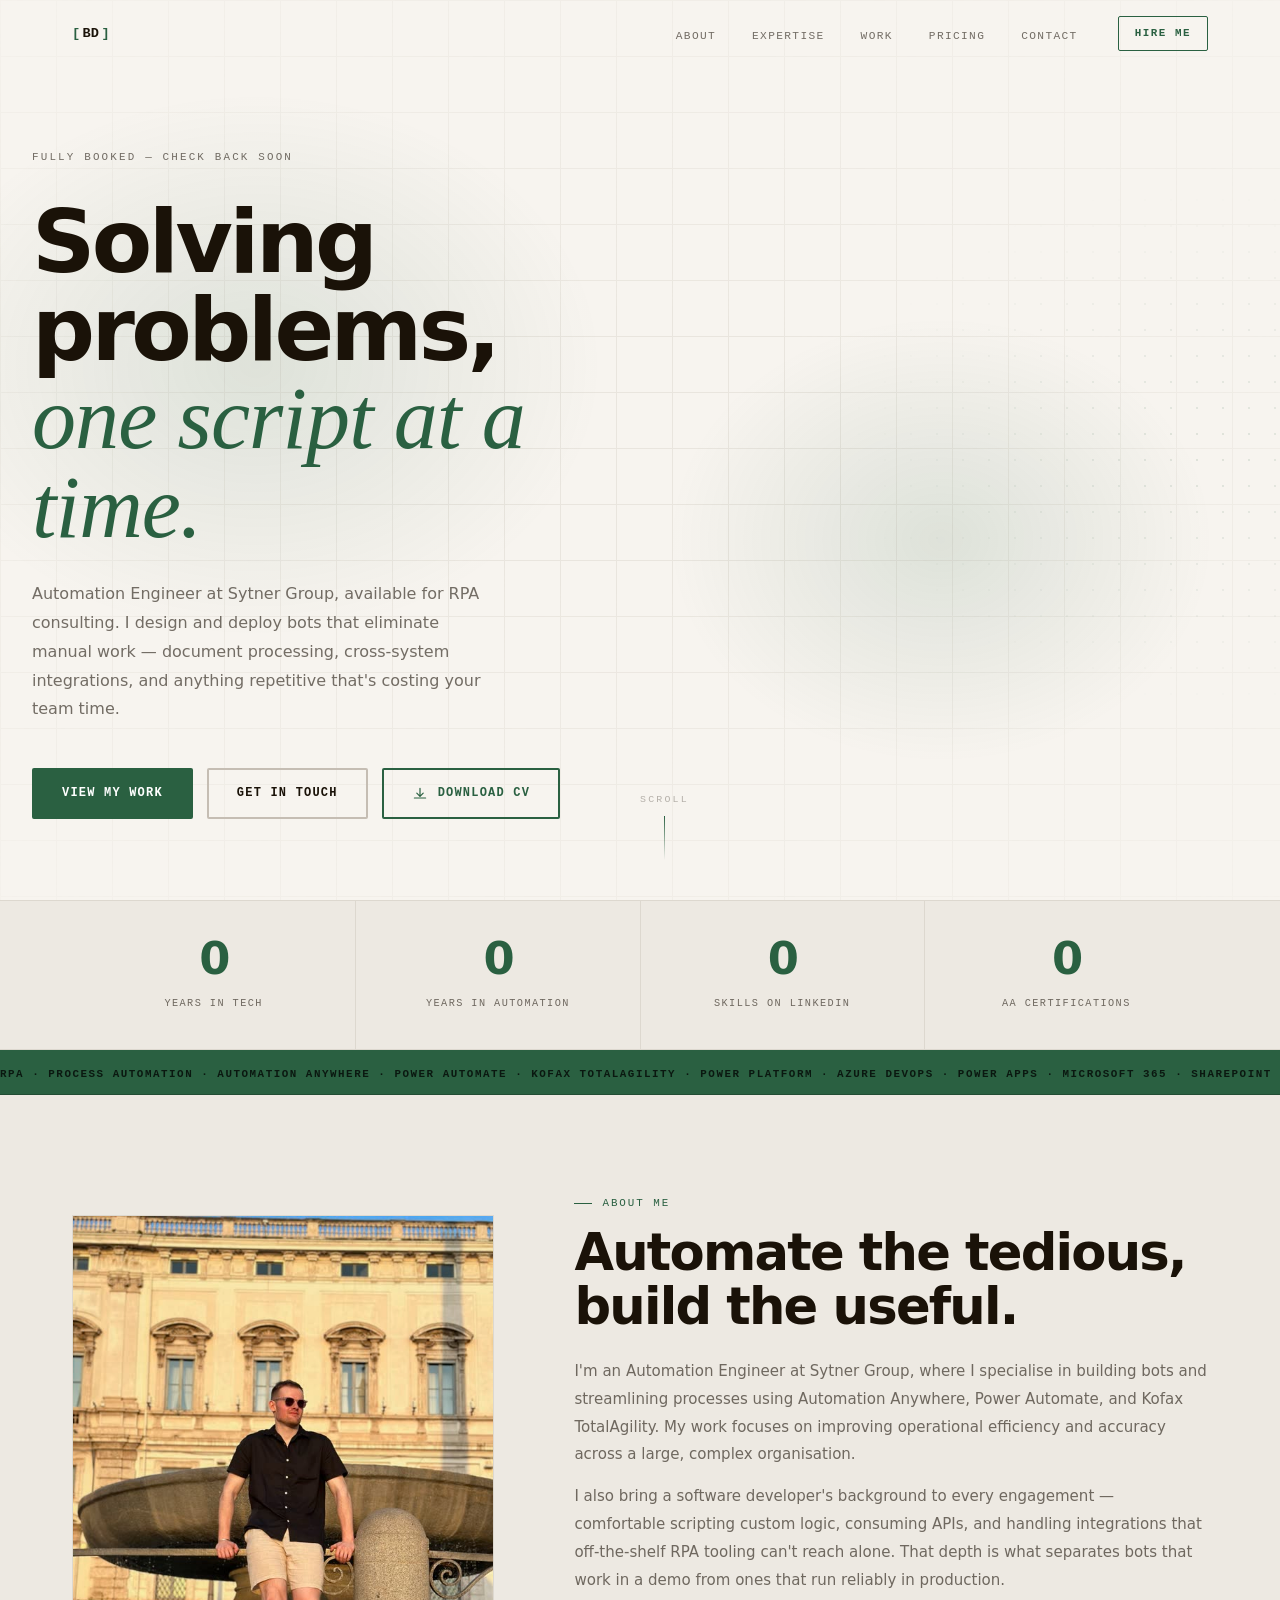
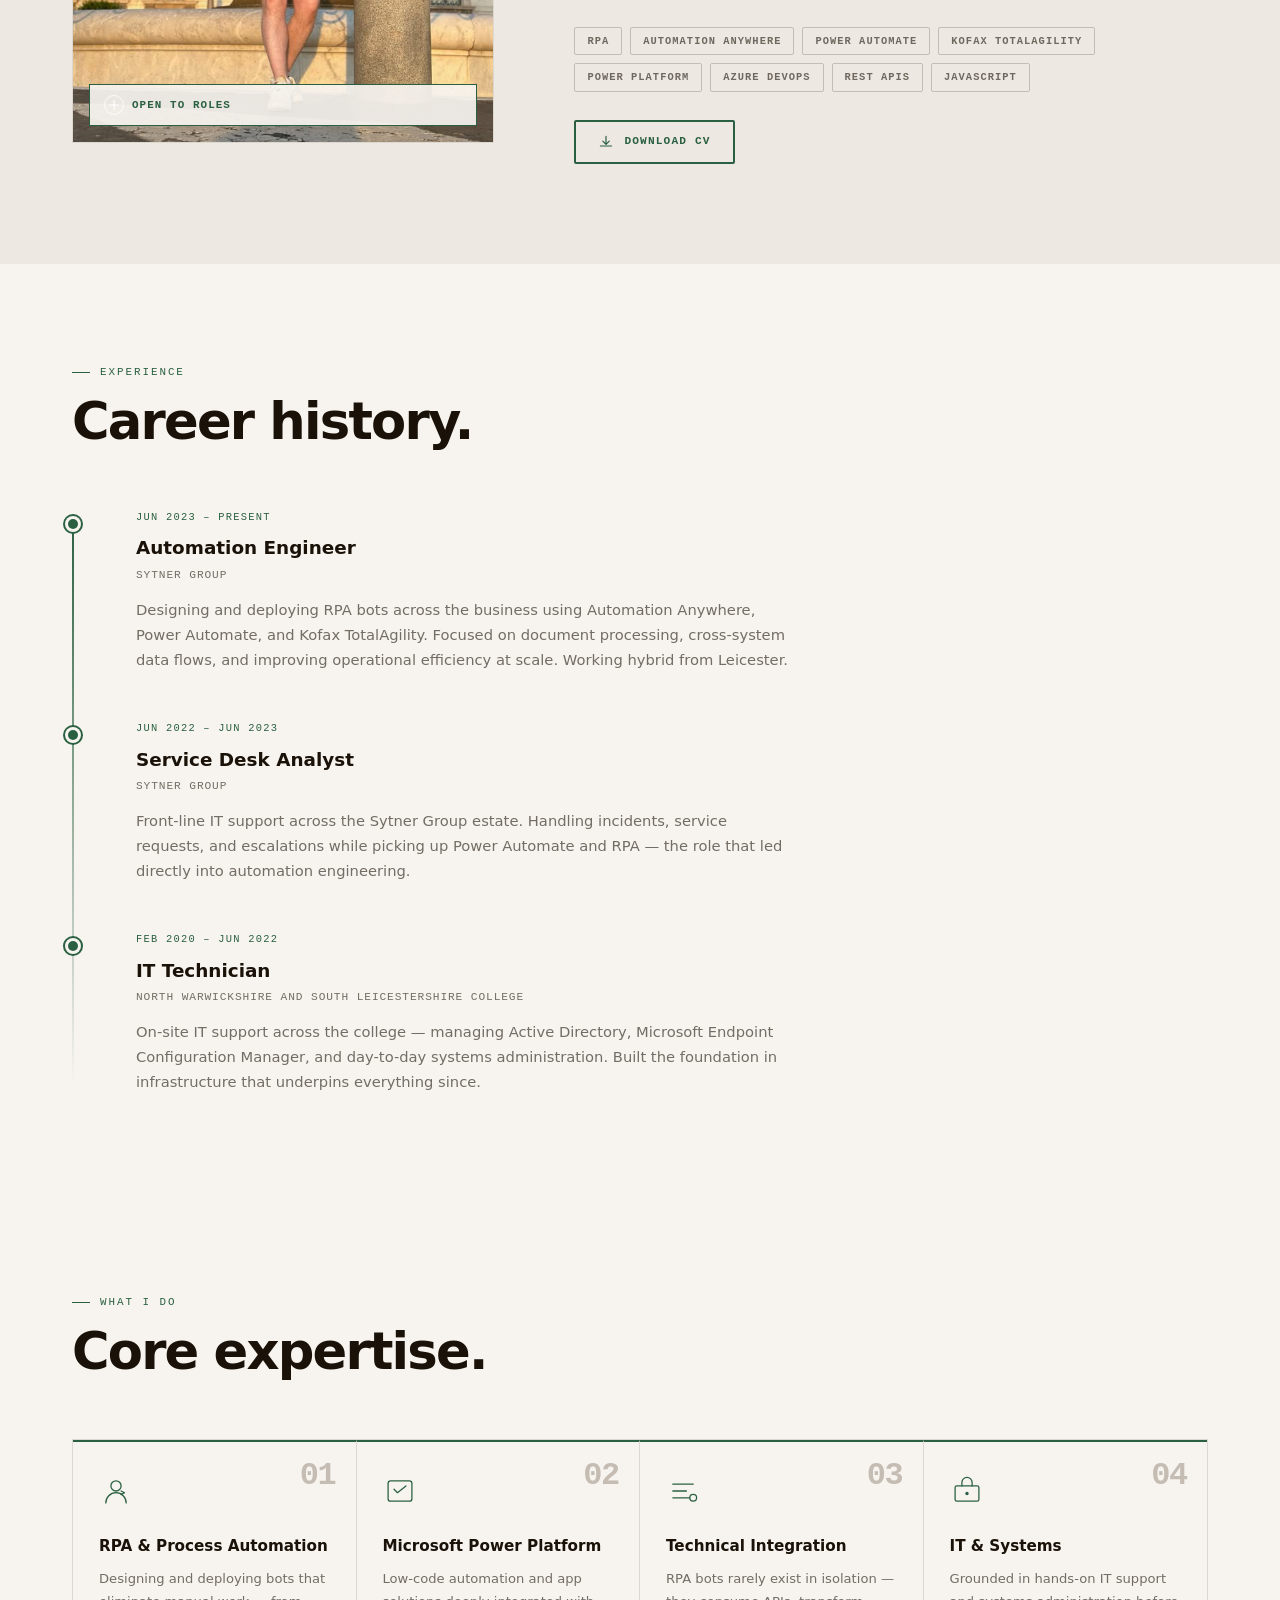
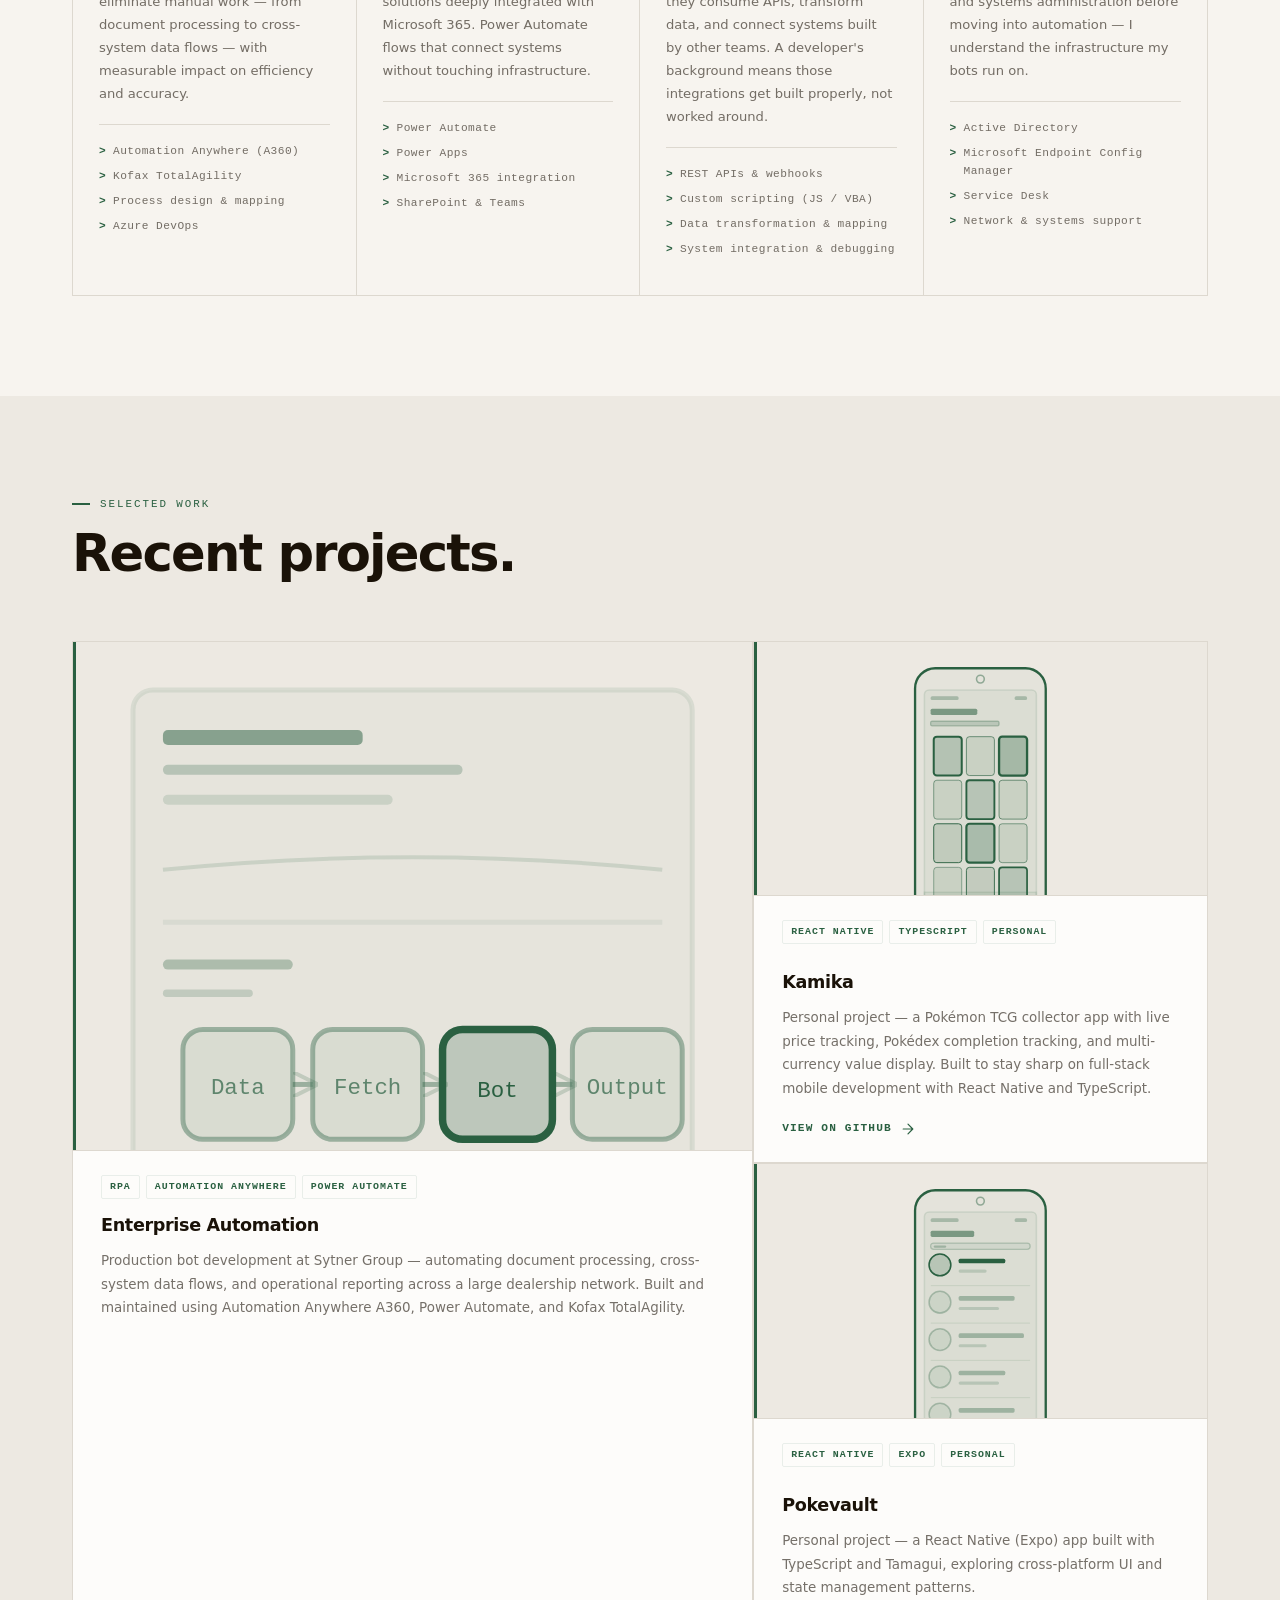
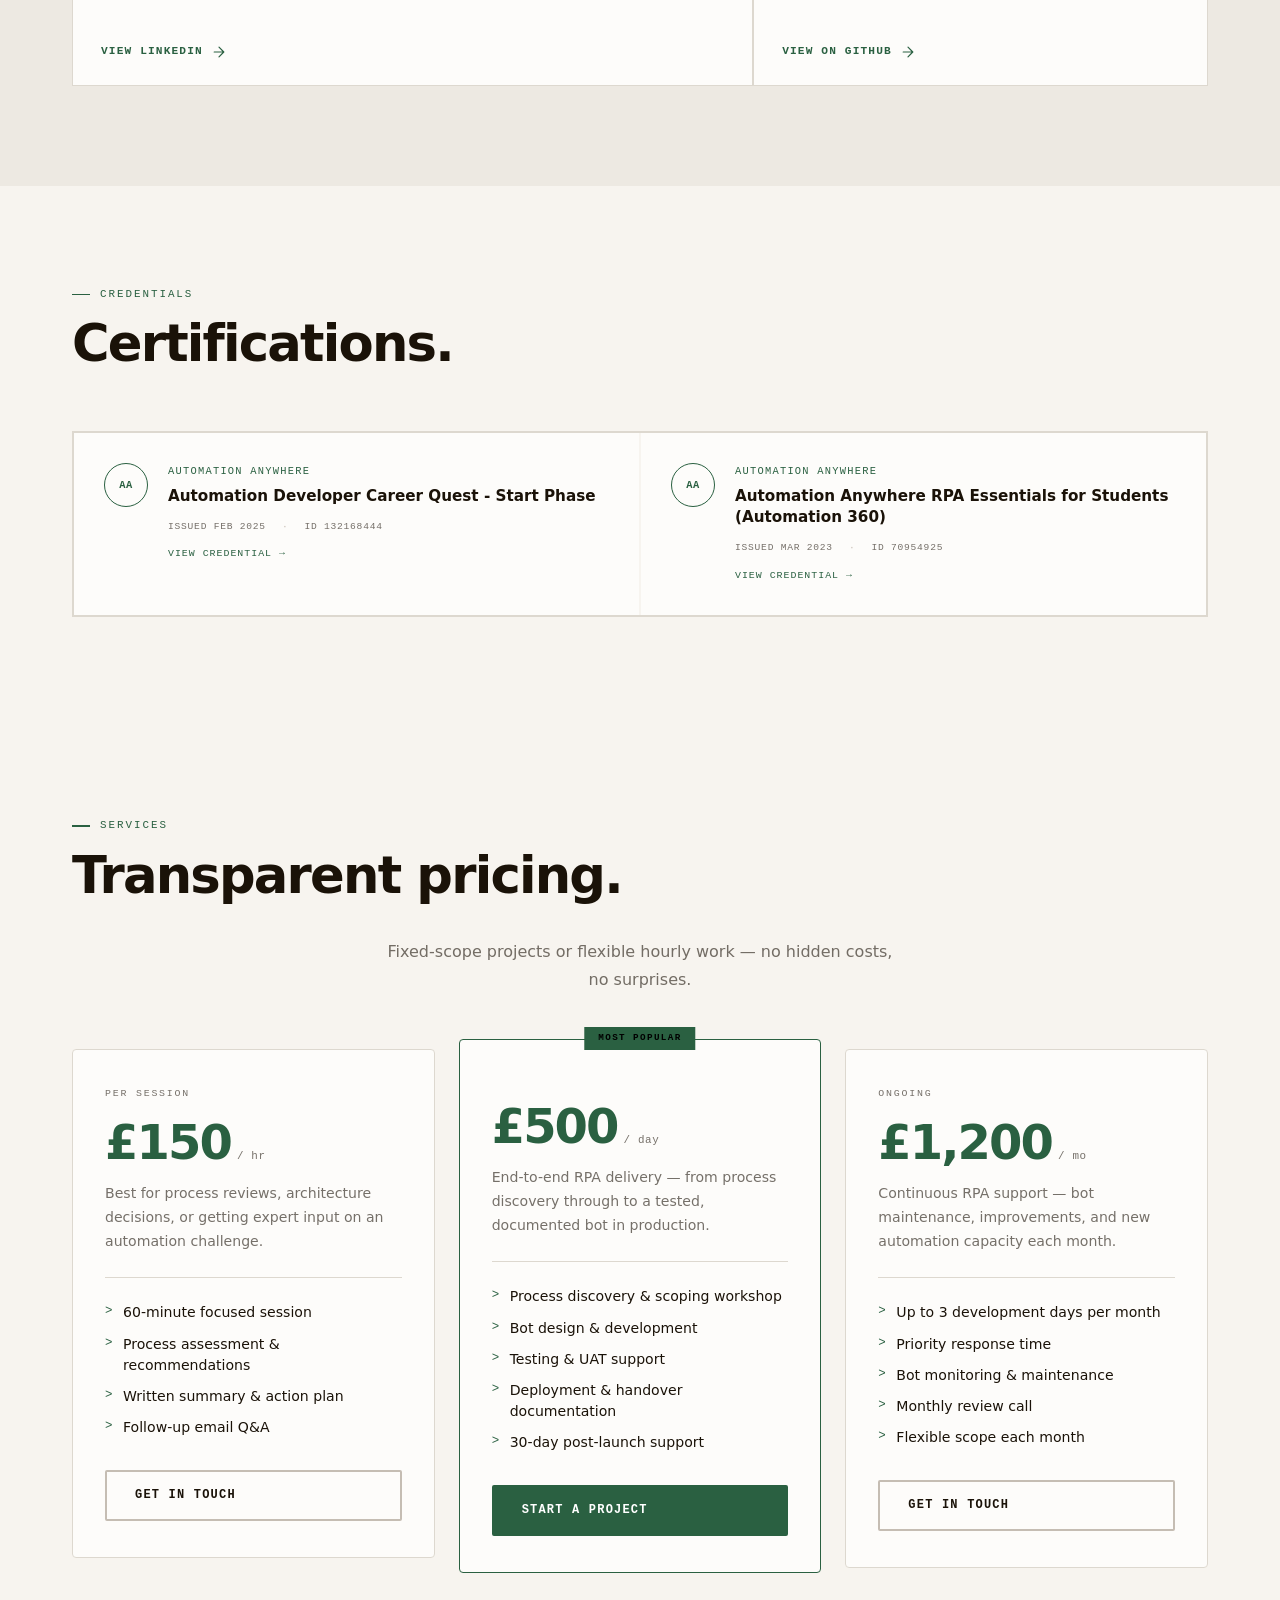
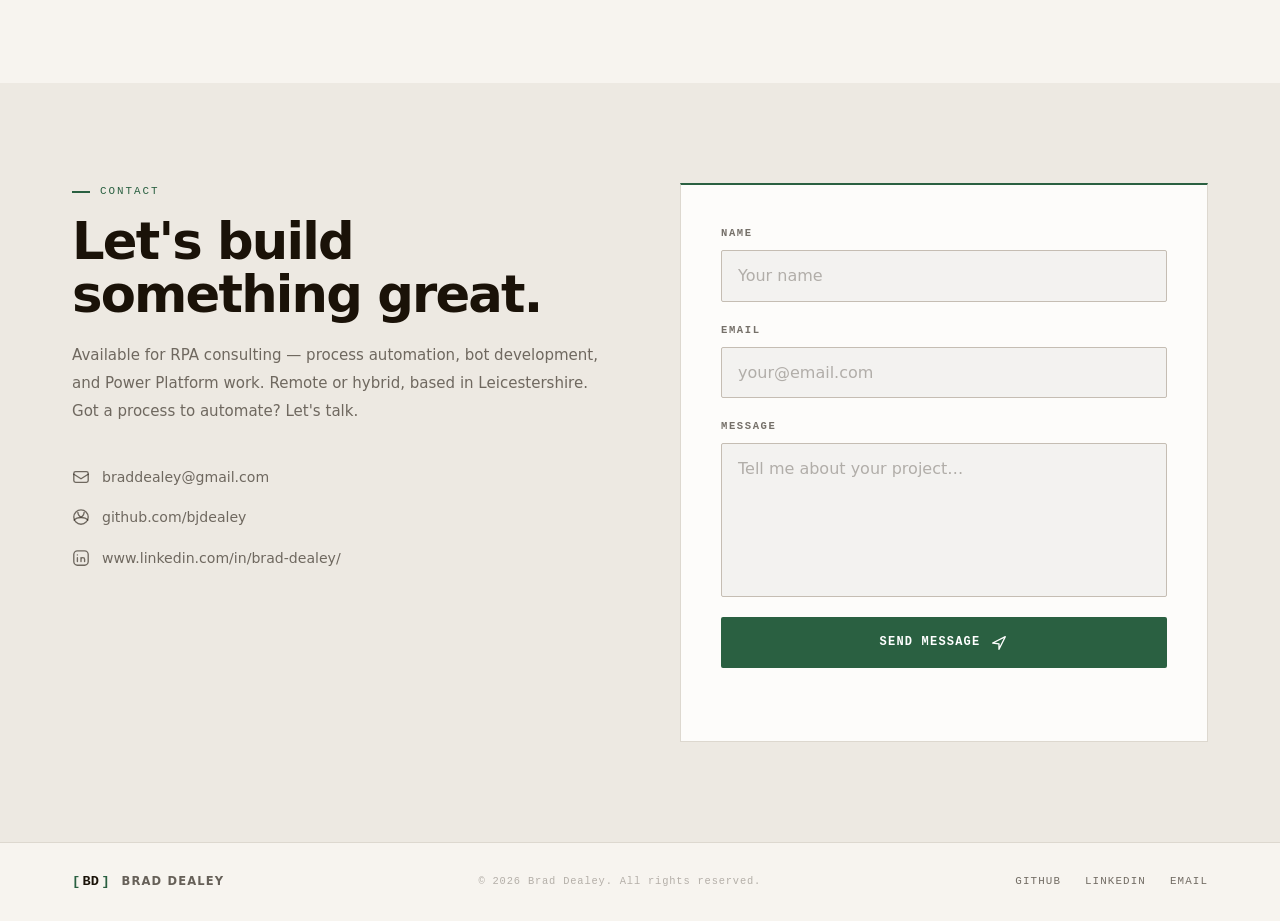
==== commit eb2f38b8: "Sharpen RPA consulting positioning throughout - Hero, about, and ticker now lead with RPA consulting" ====
--- a/index.html
+++ b/index.html
@@ -36,9 +36,7 @@
   <nav class="nav" id="nav">
     <div class="nav-inner">
       <a href="#" class="nav-logo">
-        <span class="logo-circle">
-          <span class="logo-text" id="nav-initials"></span>
-        </span>
+        <span class="logo-mark"><span class="logo-bracket">[</span><span class="logo-mark-text" id="nav-initials"></span><span class="logo-bracket">]</span></span>
       </a>
       <ul class="nav-links">
         <li><a href="#about">About</a></li>
@@ -270,10 +268,8 @@
     <div class="container">
       <div class="footer-inner">
         <div class="footer-brand">
-          <span class="logo-circle logo-circle--sm">
-            <span class="logo-text" id="footer-initials"></span>
-          </span>
-          <span id="footer-name"></span>
+          <span class="logo-mark"><span class="logo-bracket">[</span><span class="logo-mark-text" id="footer-initials"></span><span class="logo-bracket">]</span></span>
+          <span class="footer-name-text" id="footer-name"></span>
         </div>
         <p class="footer-copy" id="footer-copy"></p>
         <div class="footer-links" id="footer-links">
--- a/style.css
+++ b/style.css
@@ -207,17 +207,10 @@
 }
 .nav-logo { display: flex; align-items: center; }
 
-.logo-circle {
-  width: 36px; height: 36px;
-  border-radius: 50%;
-  background: var(--accent);
-  display: grid;
-  place-items: center;
-  transition: .2s;
-}
-.logo-circle:hover { background: #ffc042; box-shadow: 0 0 16px rgba(245,166,35,.4); }
-.logo-circle--sm { width: 28px; height: 28px; }
-.logo-text { font-family: var(--mono); font-size: .62rem; font-weight: 900; color: #000; letter-spacing: .02em; }
+.logo-mark { display: inline-flex; align-items: center; font-family: var(--mono); font-size: .85rem; font-weight: 700; transition: .15s; }
+.logo-bracket { color: var(--accent); font-weight: 900; transition: .15s; }
+.logo-mark-text { color: var(--fg); padding: 0 .18em; }
+.nav-logo:hover .logo-bracket { text-shadow: 0 0 12px var(--accent); }
 
 .nav-links { display: flex; gap: 36px; margin-left: auto; }
 .nav-links a {
@@ -893,7 +886,8 @@
 /* ── FOOTER ── */
 .footer { background: var(--black); border-top: 1px solid var(--border); padding: 28px 0; }
 .footer-inner { display: flex; align-items: center; justify-content: space-between; gap: 24px; flex-wrap: wrap; }
-.footer-brand { display: flex; align-items: center; gap: 10px; font-weight: 700; font-size: .85rem; }
+.footer-brand { display: flex; align-items: center; gap: 12px; }
+.footer-name-text { font-size: .72rem; font-weight: 600; letter-spacing: .1em; text-transform: uppercase; opacity: .65; }
 .footer-copy { font-family: var(--mono); font-size: .65rem; letter-spacing: .08em; color: var(--fg-faint); }
 .footer-links { display: flex; gap: 24px; }
 .footer-links a {
@@ -1182,7 +1176,7 @@
   .btn-primary:hover         { background: var(--accent); border-color: var(--accent);
                                box-shadow: 0 8px 28px var(--accent-dim); }
   .btn-download:hover        { color: #fff; box-shadow: 0 8px 28px var(--accent-dim); }
-  .logo-circle:hover         { background: var(--accent); box-shadow: 0 0 16px var(--accent-dim); }
+  .nav-logo:hover .logo-bracket { text-shadow: 0 0 10px var(--accent); }
   .nav-cta:hover             { color: #fff; }
 
   /* work tag */
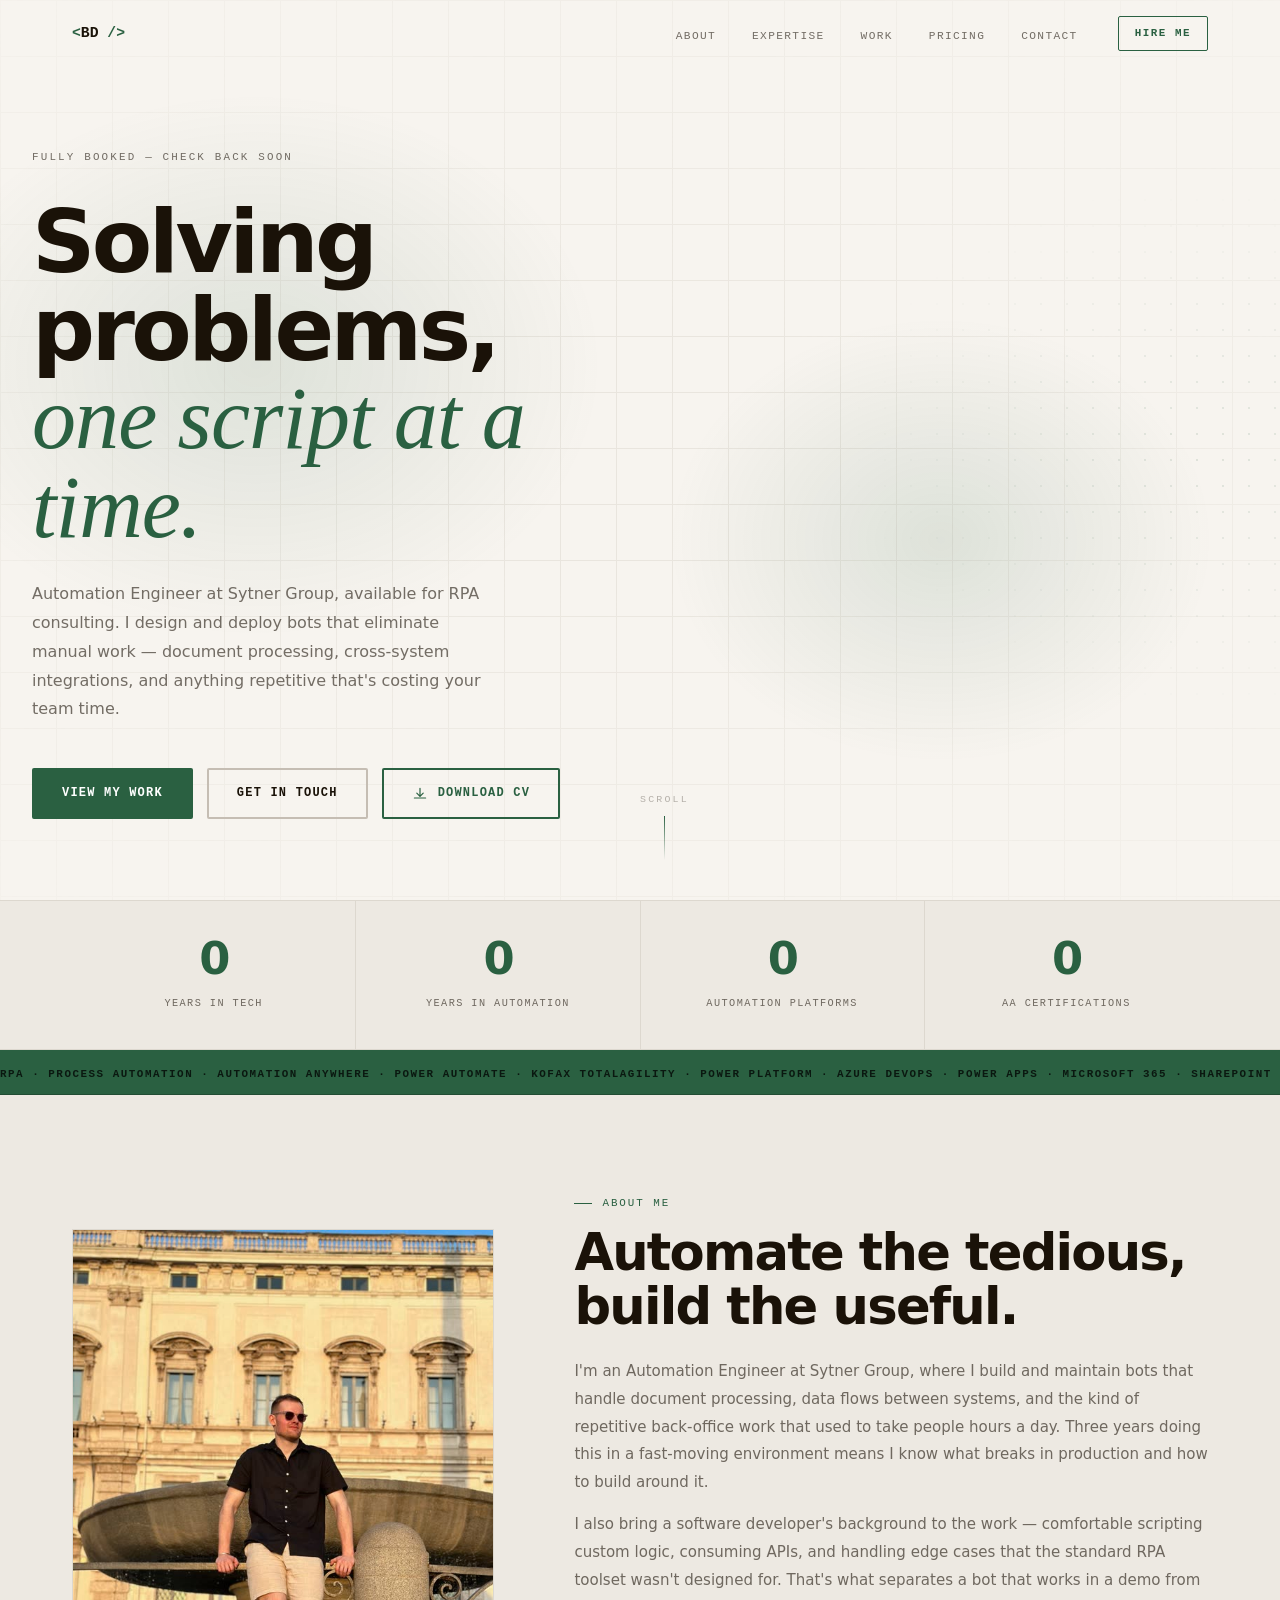
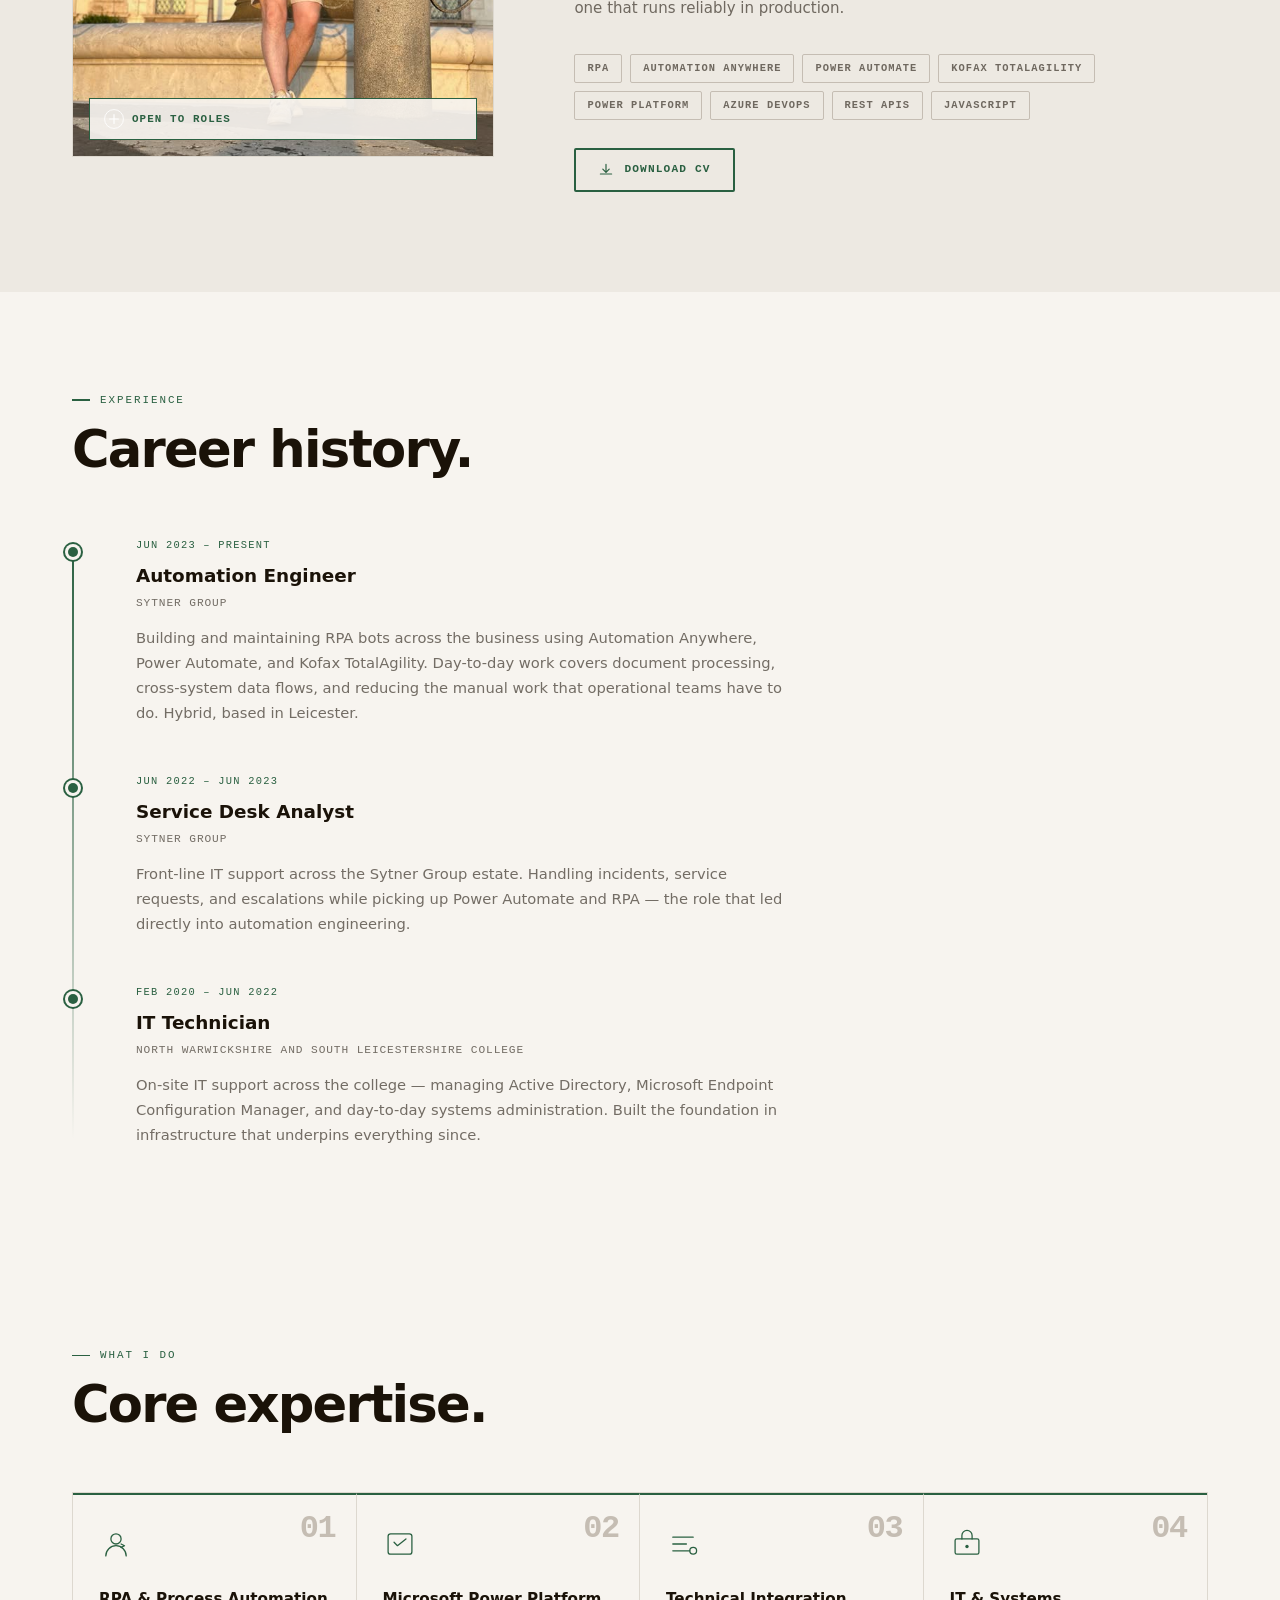
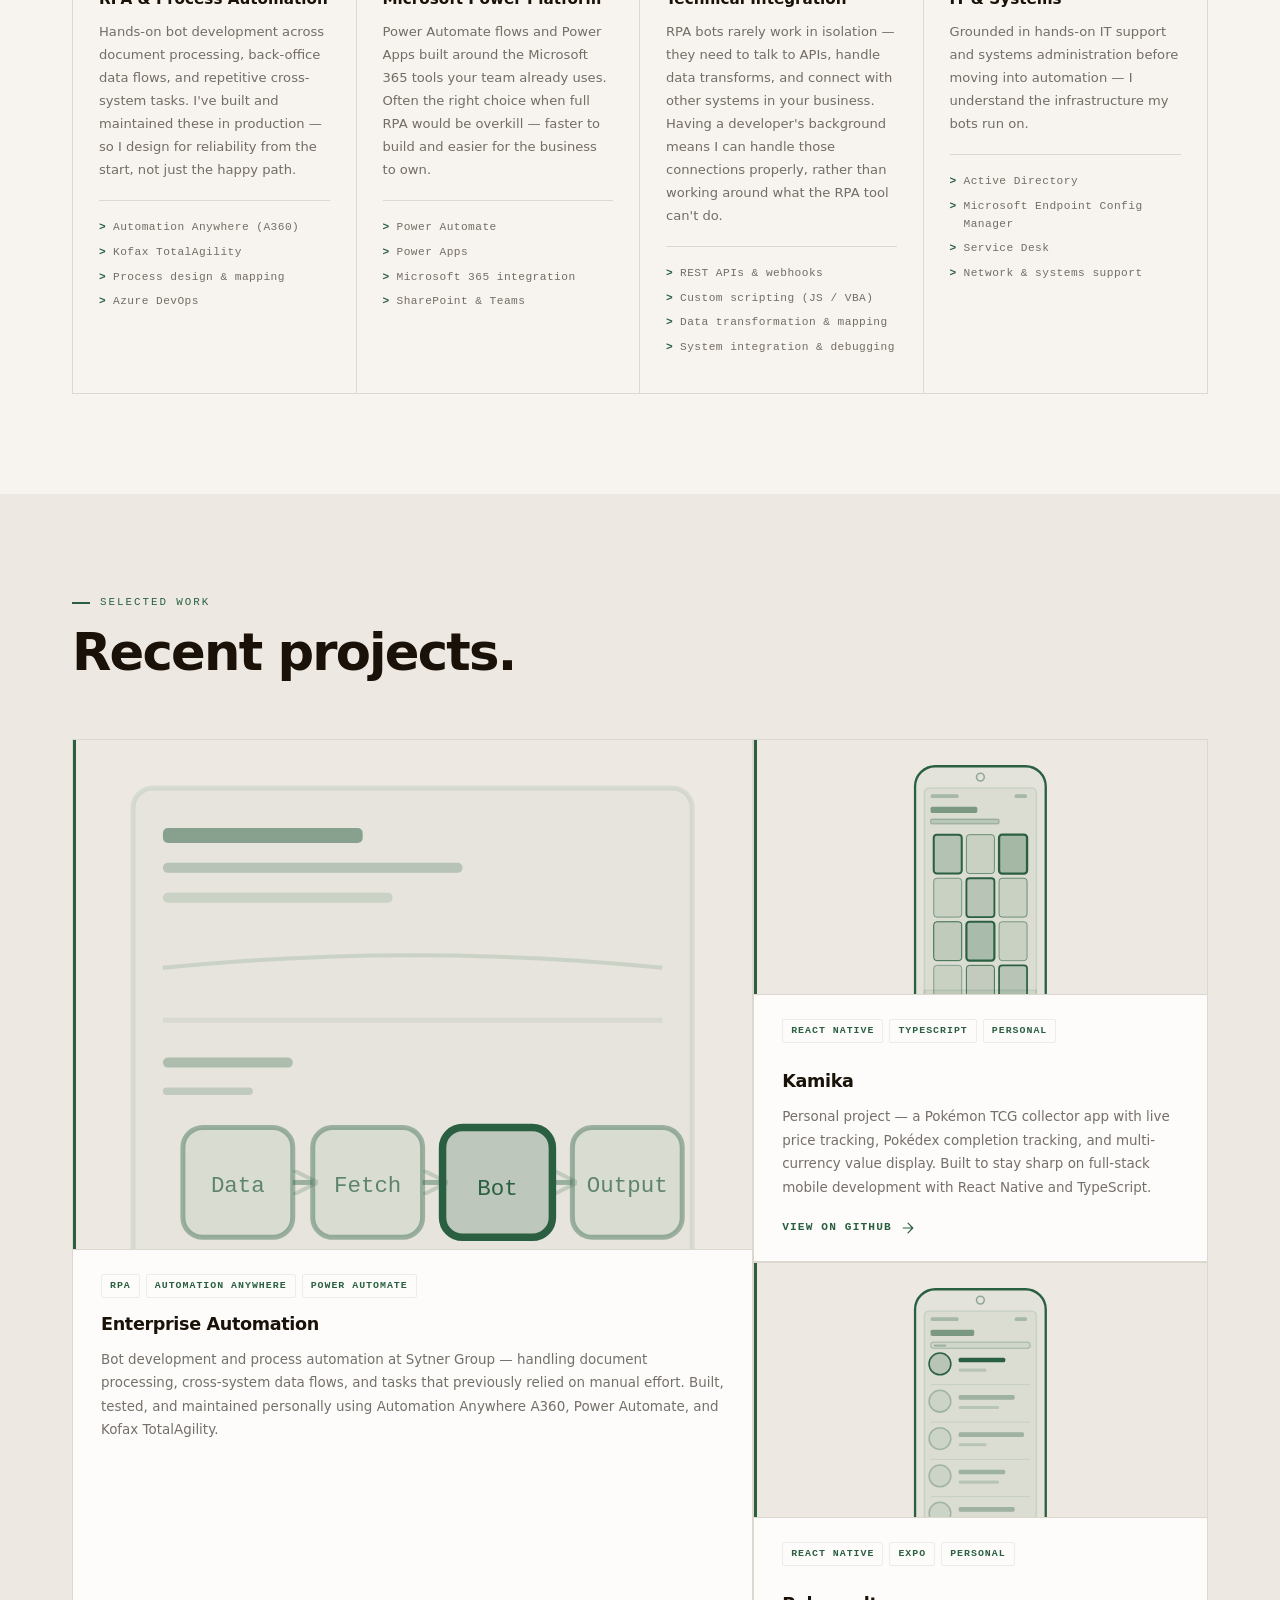
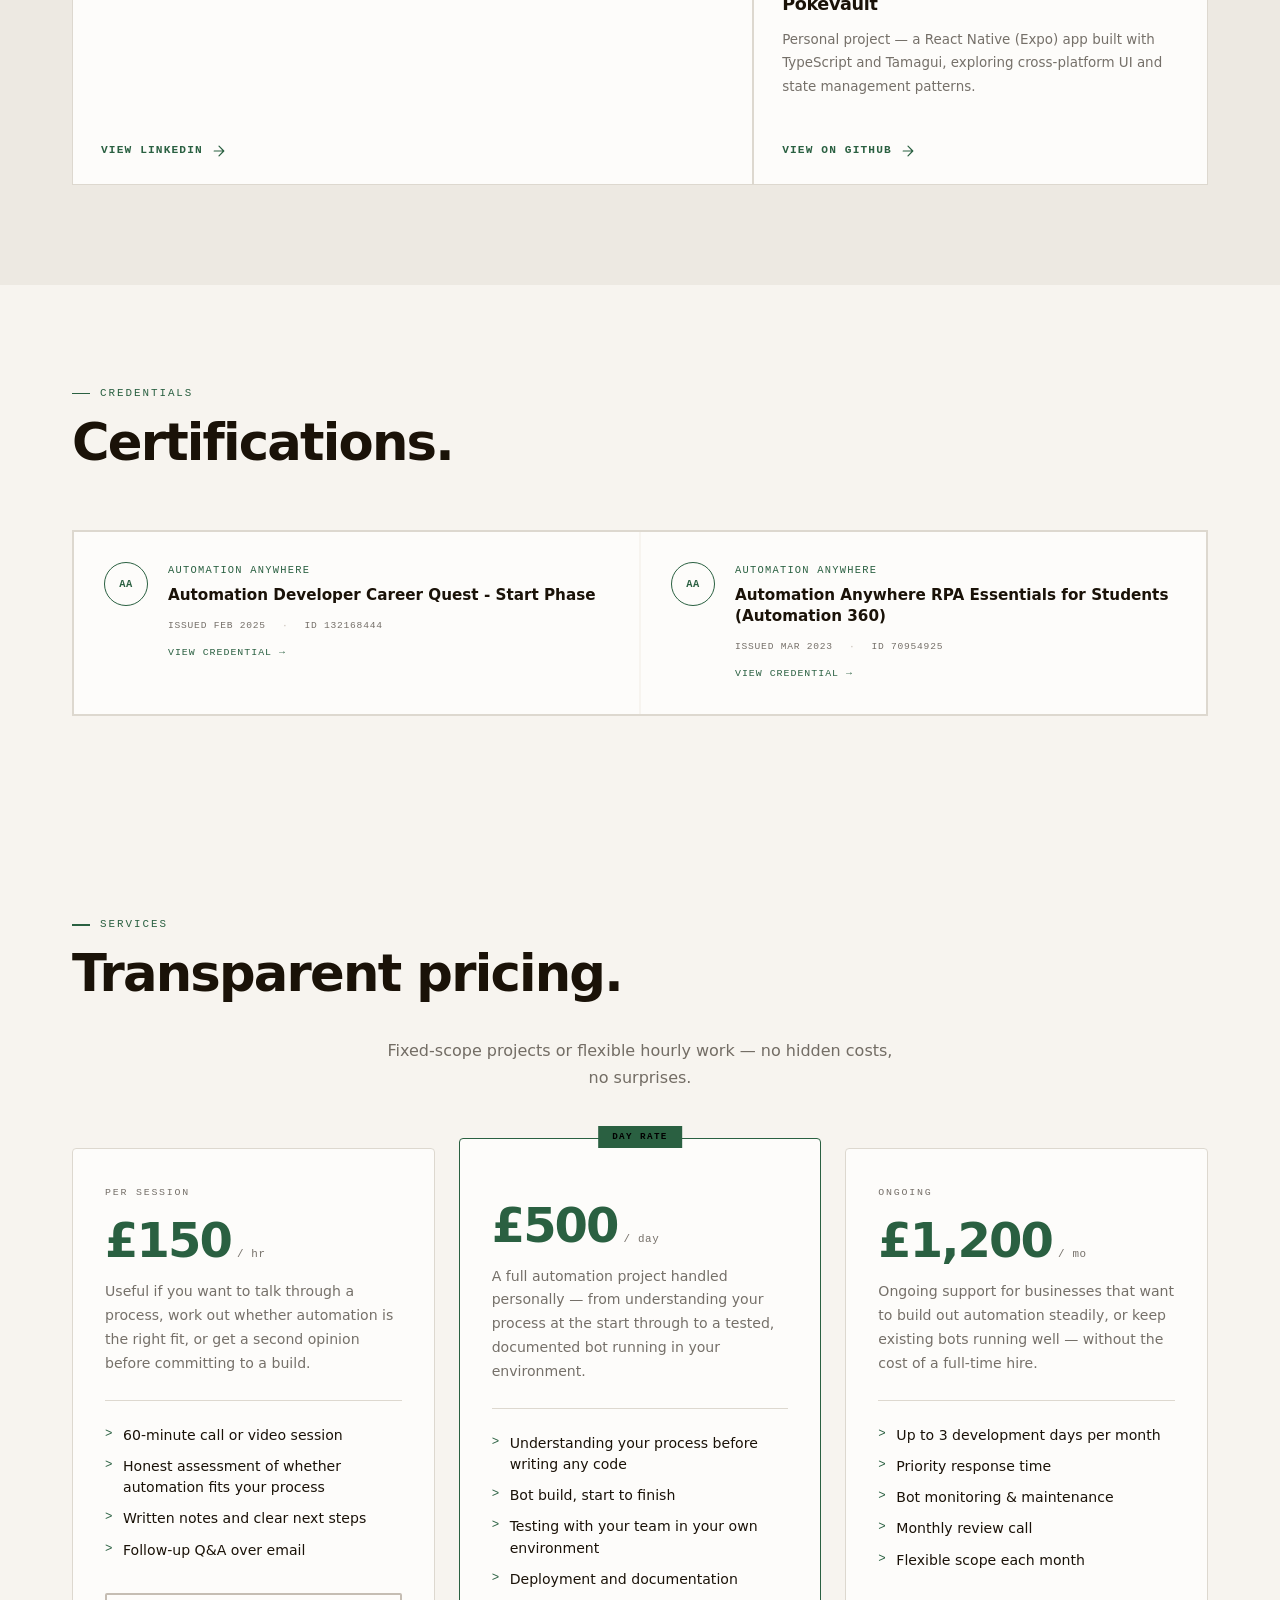
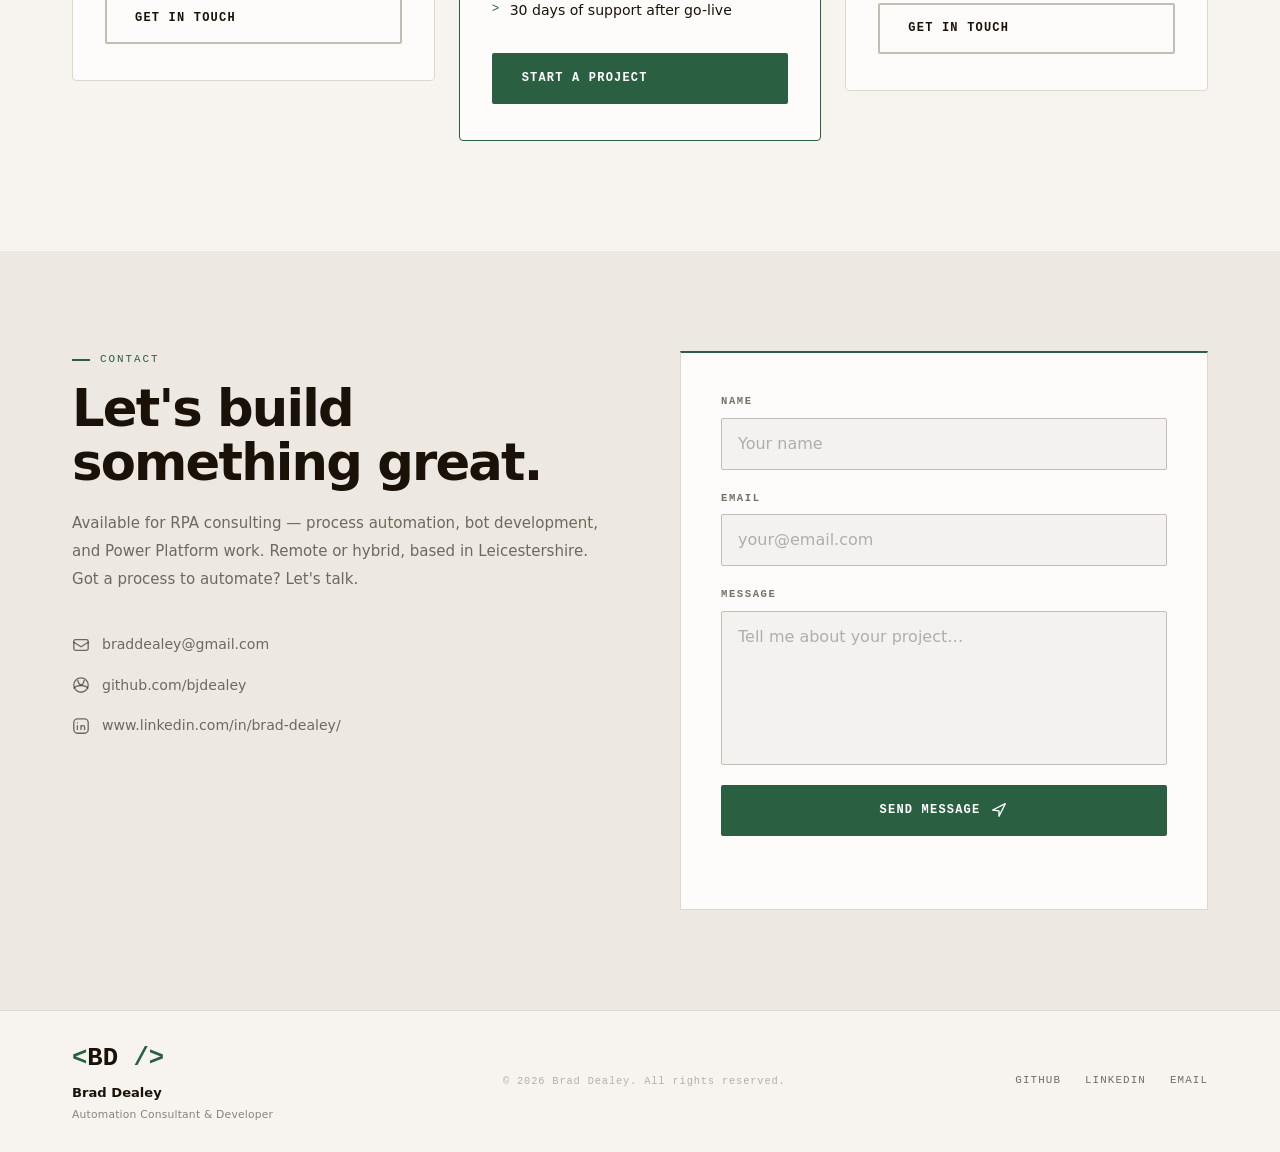
==== commit e8abcb08: "Redesign logo to <BD /> JSX tag mark Nav shows compact <BD /> with angle brackets in accent colour. " ====
--- a/index.html
+++ b/index.html
@@ -36,7 +36,7 @@
   <nav class="nav" id="nav">
     <div class="nav-inner">
       <a href="#" class="nav-logo">
-        <span class="logo-mark"><span class="logo-bracket">[</span><span class="logo-mark-text" id="nav-initials"></span><span class="logo-bracket">]</span></span>
+        <span class="logo-tag"><span class="logo-tag-bracket">&lt;</span><span class="logo-tag-name" id="nav-initials"></span><span class="logo-tag-bracket"> /&gt;</span></span>
       </a>
       <ul class="nav-links">
         <li><a href="#about">About</a></li>
@@ -268,8 +268,9 @@
     <div class="container">
       <div class="footer-inner">
         <div class="footer-brand">
-          <span class="logo-mark"><span class="logo-bracket">[</span><span class="logo-mark-text" id="footer-initials"></span><span class="logo-bracket">]</span></span>
-          <span class="footer-name-text" id="footer-name"></span>
+          <span class="logo-tag logo-tag--lg"><span class="logo-tag-bracket">&lt;</span><span class="logo-tag-name" id="footer-initials"></span><span class="logo-tag-bracket"> /&gt;</span></span>
+          <span class="footer-brand-name" id="footer-name"></span>
+          <span class="footer-brand-tagline">Automation Consultant &amp; Developer</span>
         </div>
         <p class="footer-copy" id="footer-copy"></p>
         <div class="footer-links" id="footer-links">
--- a/style.css
+++ b/style.css
@@ -207,10 +207,11 @@
 }
 .nav-logo { display: flex; align-items: center; }
 
-.logo-mark { display: inline-flex; align-items: center; font-family: var(--mono); font-size: .85rem; font-weight: 700; transition: .15s; }
-.logo-bracket { color: var(--accent); font-weight: 900; transition: .15s; }
-.logo-mark-text { color: var(--fg); padding: 0 .18em; }
-.nav-logo:hover .logo-bracket { text-shadow: 0 0 12px var(--accent); }
+.logo-tag { font-family: var(--mono); font-size: .92rem; font-weight: 700; white-space: nowrap; }
+.logo-tag--lg { font-size: 1.6rem; }
+.logo-tag-bracket { color: var(--accent); }
+.logo-tag-name { color: var(--fg); }
+.nav-logo:hover .logo-tag-bracket { text-shadow: 0 0 14px var(--accent); }
 
 .nav-links { display: flex; gap: 36px; margin-left: auto; }
 .nav-links a {
@@ -886,8 +887,9 @@
 /* ── FOOTER ── */
 .footer { background: var(--black); border-top: 1px solid var(--border); padding: 28px 0; }
 .footer-inner { display: flex; align-items: center; justify-content: space-between; gap: 24px; flex-wrap: wrap; }
-.footer-brand { display: flex; align-items: center; gap: 12px; }
-.footer-name-text { font-size: .72rem; font-weight: 600; letter-spacing: .1em; text-transform: uppercase; opacity: .65; }
+.footer-brand { display: flex; flex-direction: column; gap: 3px; }
+.footer-brand-name { font-size: .82rem; font-weight: 700; }
+.footer-brand-tagline { font-size: .67rem; opacity: .5; letter-spacing: .02em; }
 .footer-copy { font-family: var(--mono); font-size: .65rem; letter-spacing: .08em; color: var(--fg-faint); }
 .footer-links { display: flex; gap: 24px; }
 .footer-links a {
@@ -1176,7 +1178,7 @@
   .btn-primary:hover         { background: var(--accent); border-color: var(--accent);
                                box-shadow: 0 8px 28px var(--accent-dim); }
   .btn-download:hover        { color: #fff; box-shadow: 0 8px 28px var(--accent-dim); }
-  .nav-logo:hover .logo-bracket { text-shadow: 0 0 10px var(--accent); }
+  .nav-logo:hover .logo-tag-bracket { text-shadow: 0 0 10px var(--accent); }
   .nav-cta:hover             { color: #fff; }
 
   /* work tag */
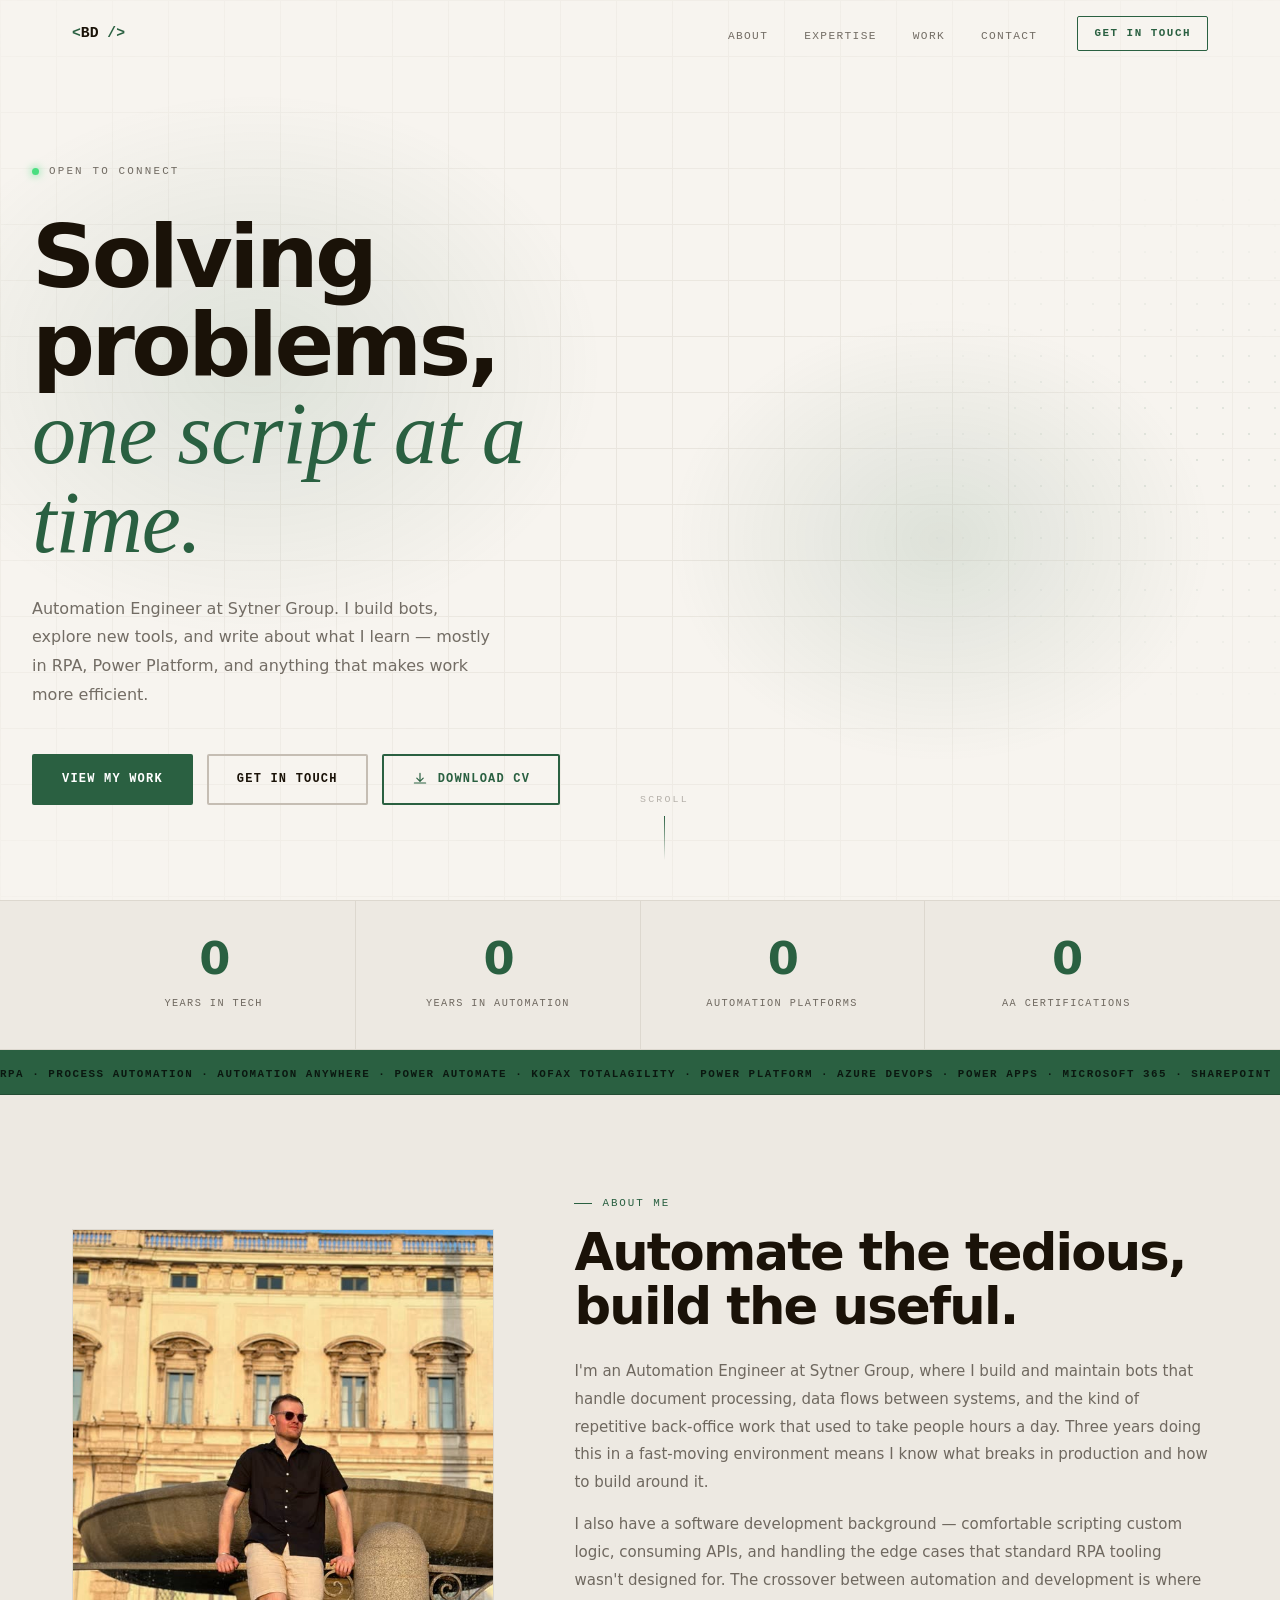
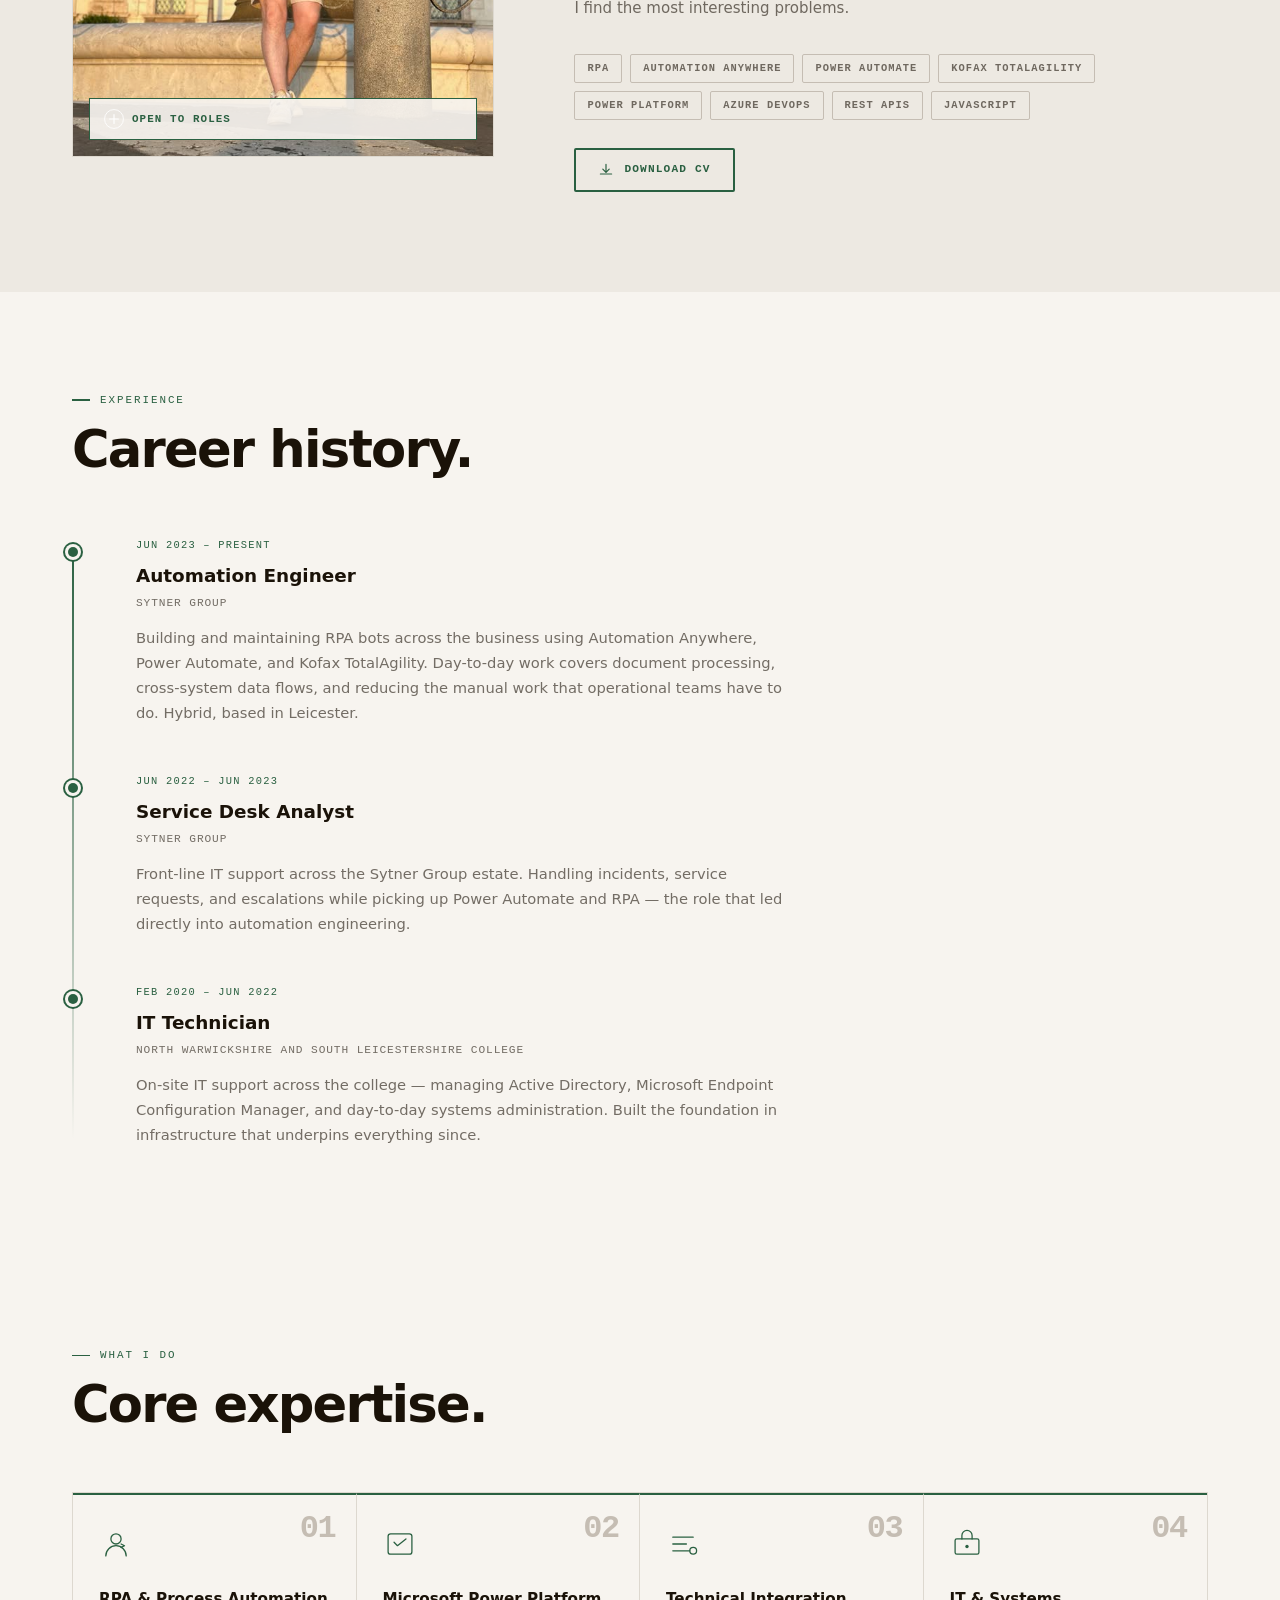
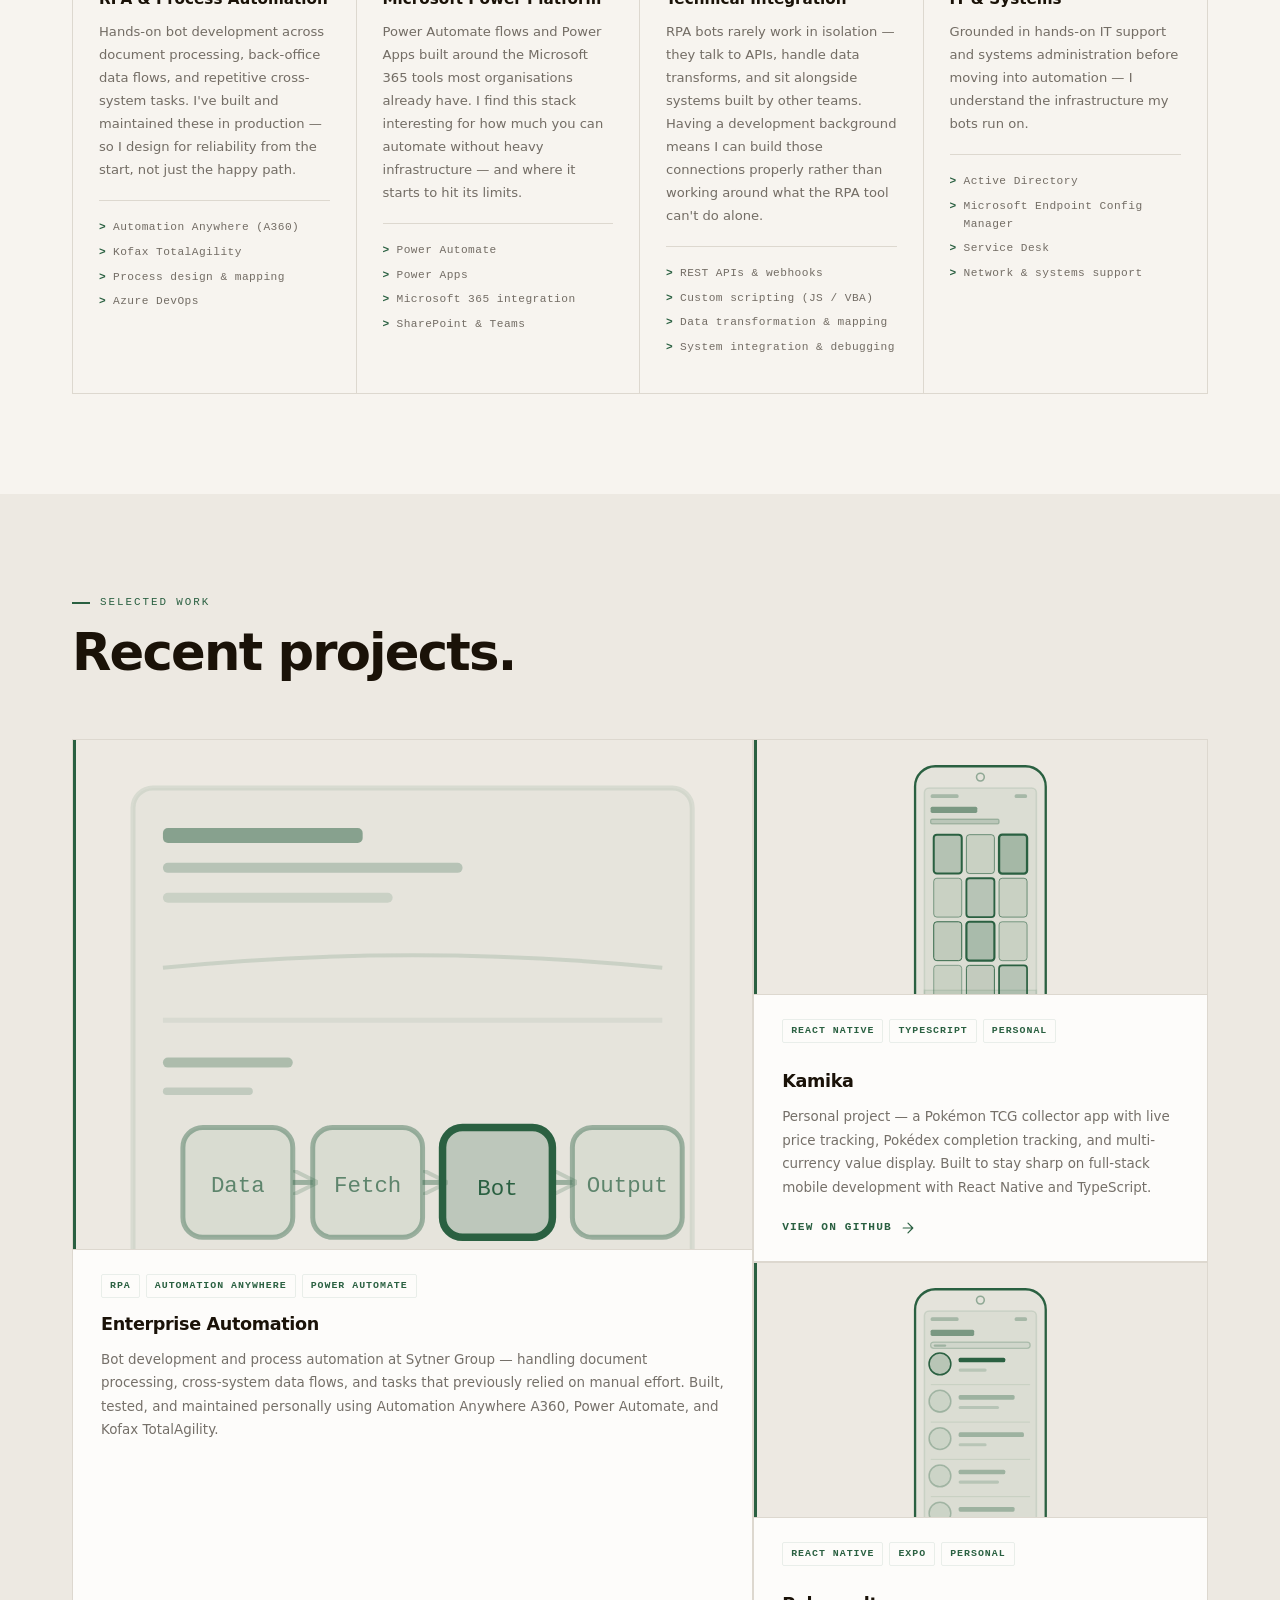
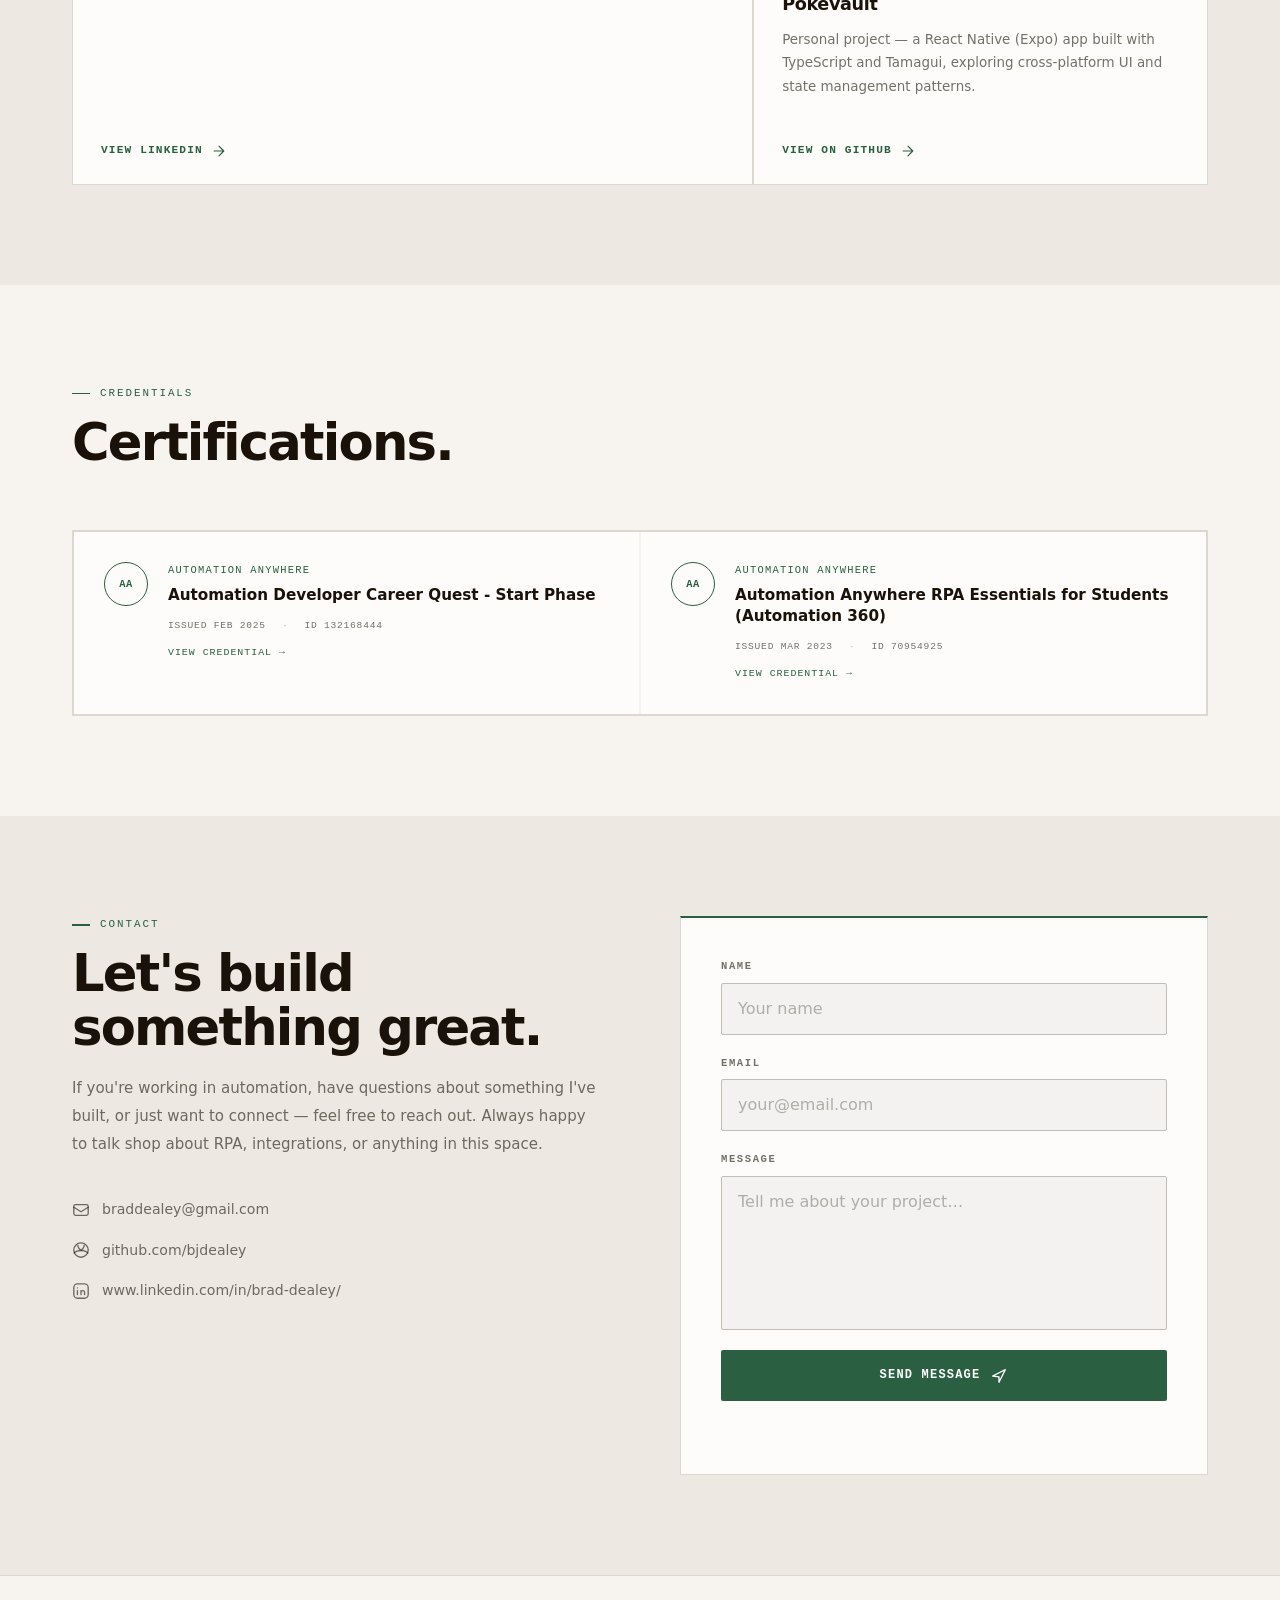
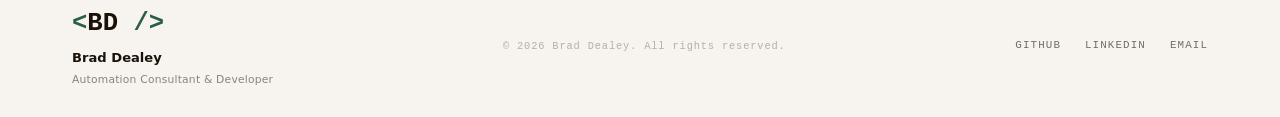
==== commit 0a185b73: "Reposition site as personal portfolio, not consultancy Remove all commercial framing: pricing sectio" ====
--- a/index.html
+++ b/index.html
@@ -36,13 +36,12 @@
   <nav class="nav" id="nav">
     <div class="nav-inner">
       <a href="#" class="nav-logo">
-        <span class="logo-tag"><span class="logo-tag-bracket">&lt;</span><span class="logo-tag-name" id="nav-initials"></span><span class="logo-tag-bracket"> /&gt;</span></span>
+        <span class="logo-tag"><span class="logo-tag-bracket">&lt;</span><span class="logo-tag-name" id="nav-initials"></span><span class="logo-tag-attr"><span class="logo-attr-key">&nbsp;name=</span><span class="logo-attr-val">"<span id="nav-fullname"></span>"</span></span><span class="logo-tag-bracket"> /&gt;</span></span>
       </a>
       <ul class="nav-links">
         <li><a href="#about">About</a></li>
         <li><a href="#expertise">Expertise</a></li>
         <li><a href="#work">Work</a></li>
-        <li><a href="#pricing">Pricing</a></li>
         <li><a href="#contact">Contact</a></li>
       </ul>
       <button class="nav-cta" id="nav-cta"></button>
@@ -54,7 +53,6 @@
       <a href="#about">About</a>
       <a href="#expertise">Expertise</a>
       <a href="#work">Work</a>
-      <a href="#pricing">Pricing</a>
       <a href="#contact">Contact</a>
     </div>
   </nav>
--- a/style.css
+++ b/style.css
@@ -211,6 +211,9 @@
 .logo-tag--lg { font-size: 1.6rem; }
 .logo-tag-bracket { color: var(--accent); }
 .logo-tag-name { color: var(--fg); }
+.logo-tag-attr { display: inline-block; width: 0; overflow: hidden; white-space: nowrap; vertical-align: bottom; transition: width .45s cubic-bezier(.16,1,.3,1); }
+.logo-attr-key { opacity: .55; }
+.logo-attr-val { color: var(--accent); }
 .nav-logo:hover .logo-tag-bracket { text-shadow: 0 0 14px var(--accent); }
 
 .nav-links { display: flex; gap: 36px; margin-left: auto; }
@@ -1192,3 +1195,14 @@
   /* cursor glow doesn't work on light backgrounds */
   .cursor-glow { display: none; }
 }
+
+/* ── Konami toast ──────────────────────────────────────────────────────────── */
+.konami-toast {
+  position: fixed; inset: 0; z-index: 9999;
+  display: grid; place-items: center;
+  pointer-events: none;
+  opacity: 0; transition: opacity .4s ease;
+  background: rgba(0,0,0,.35); backdrop-filter: blur(4px);
+  font-family: var(--mono); font-size: clamp(1rem, 4vw, 1.8rem); font-weight: 700;
+}
+.konami-toast--in { opacity: 1; }
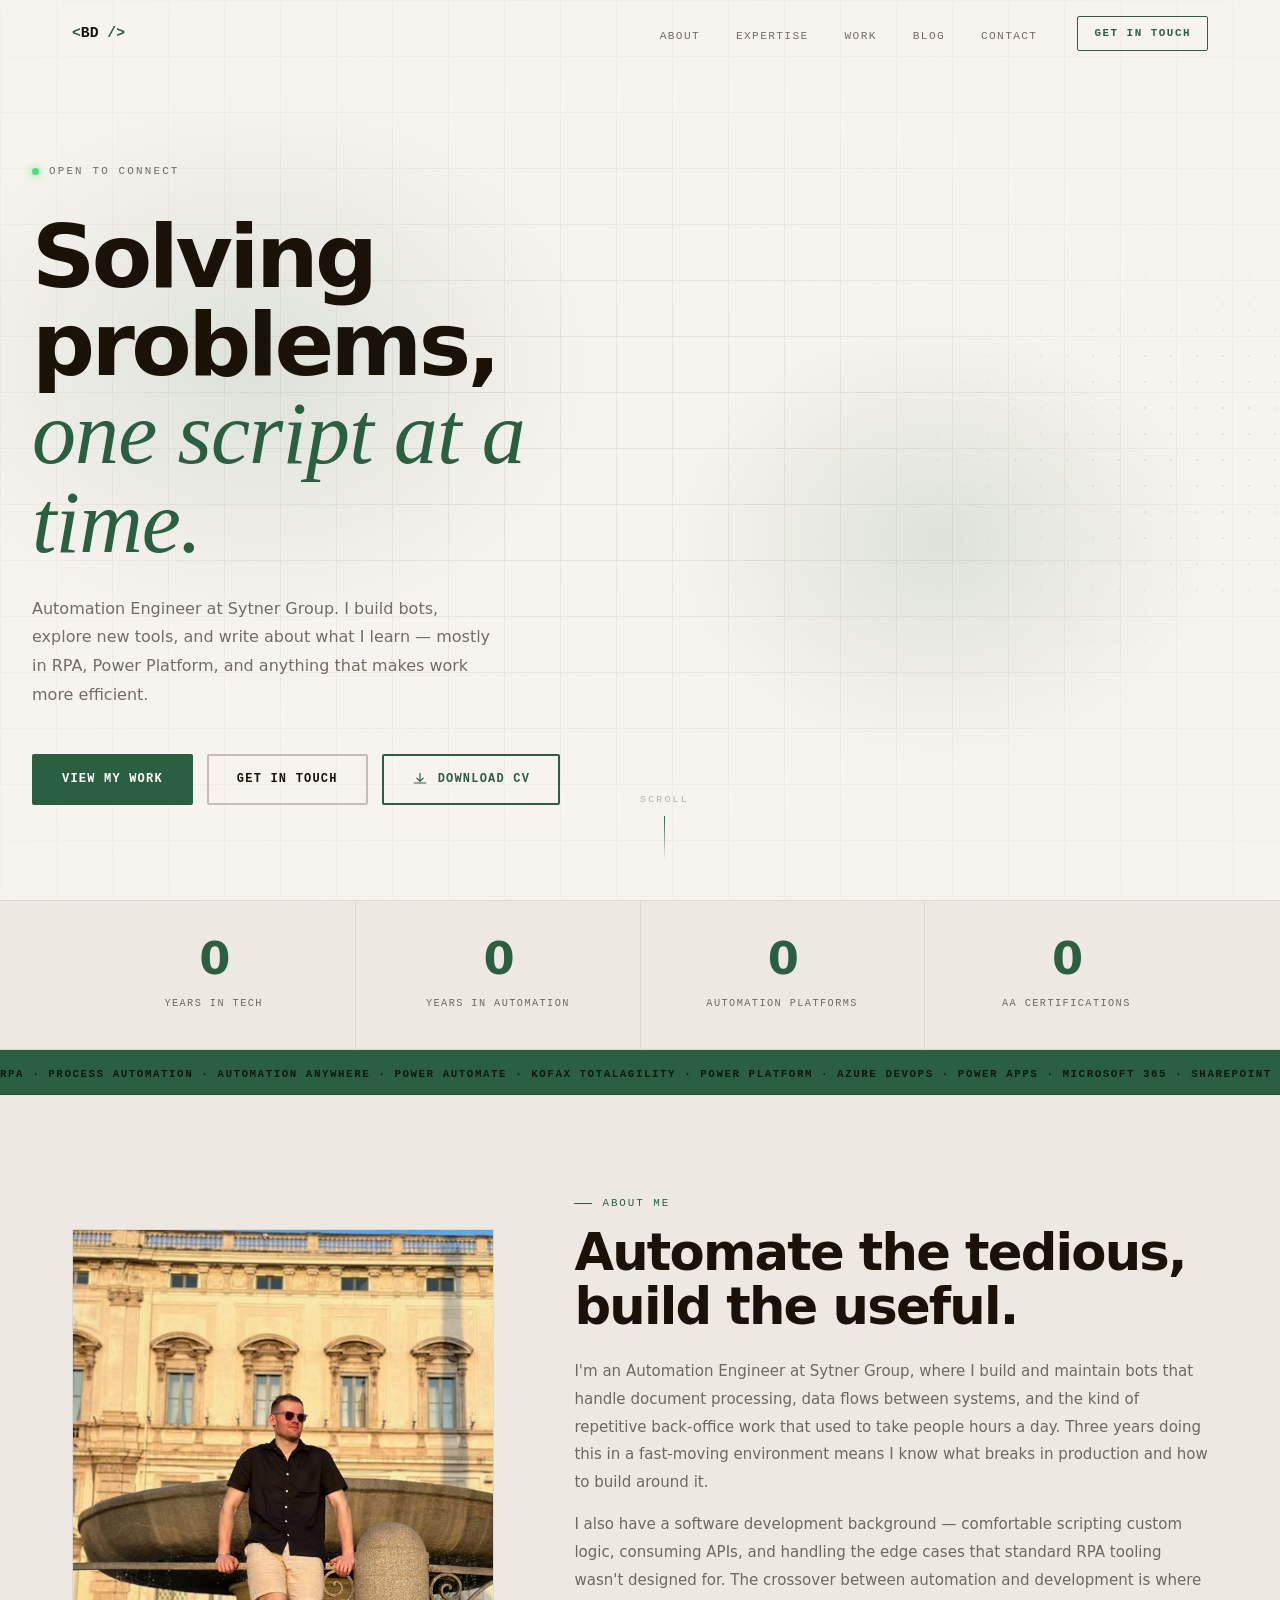
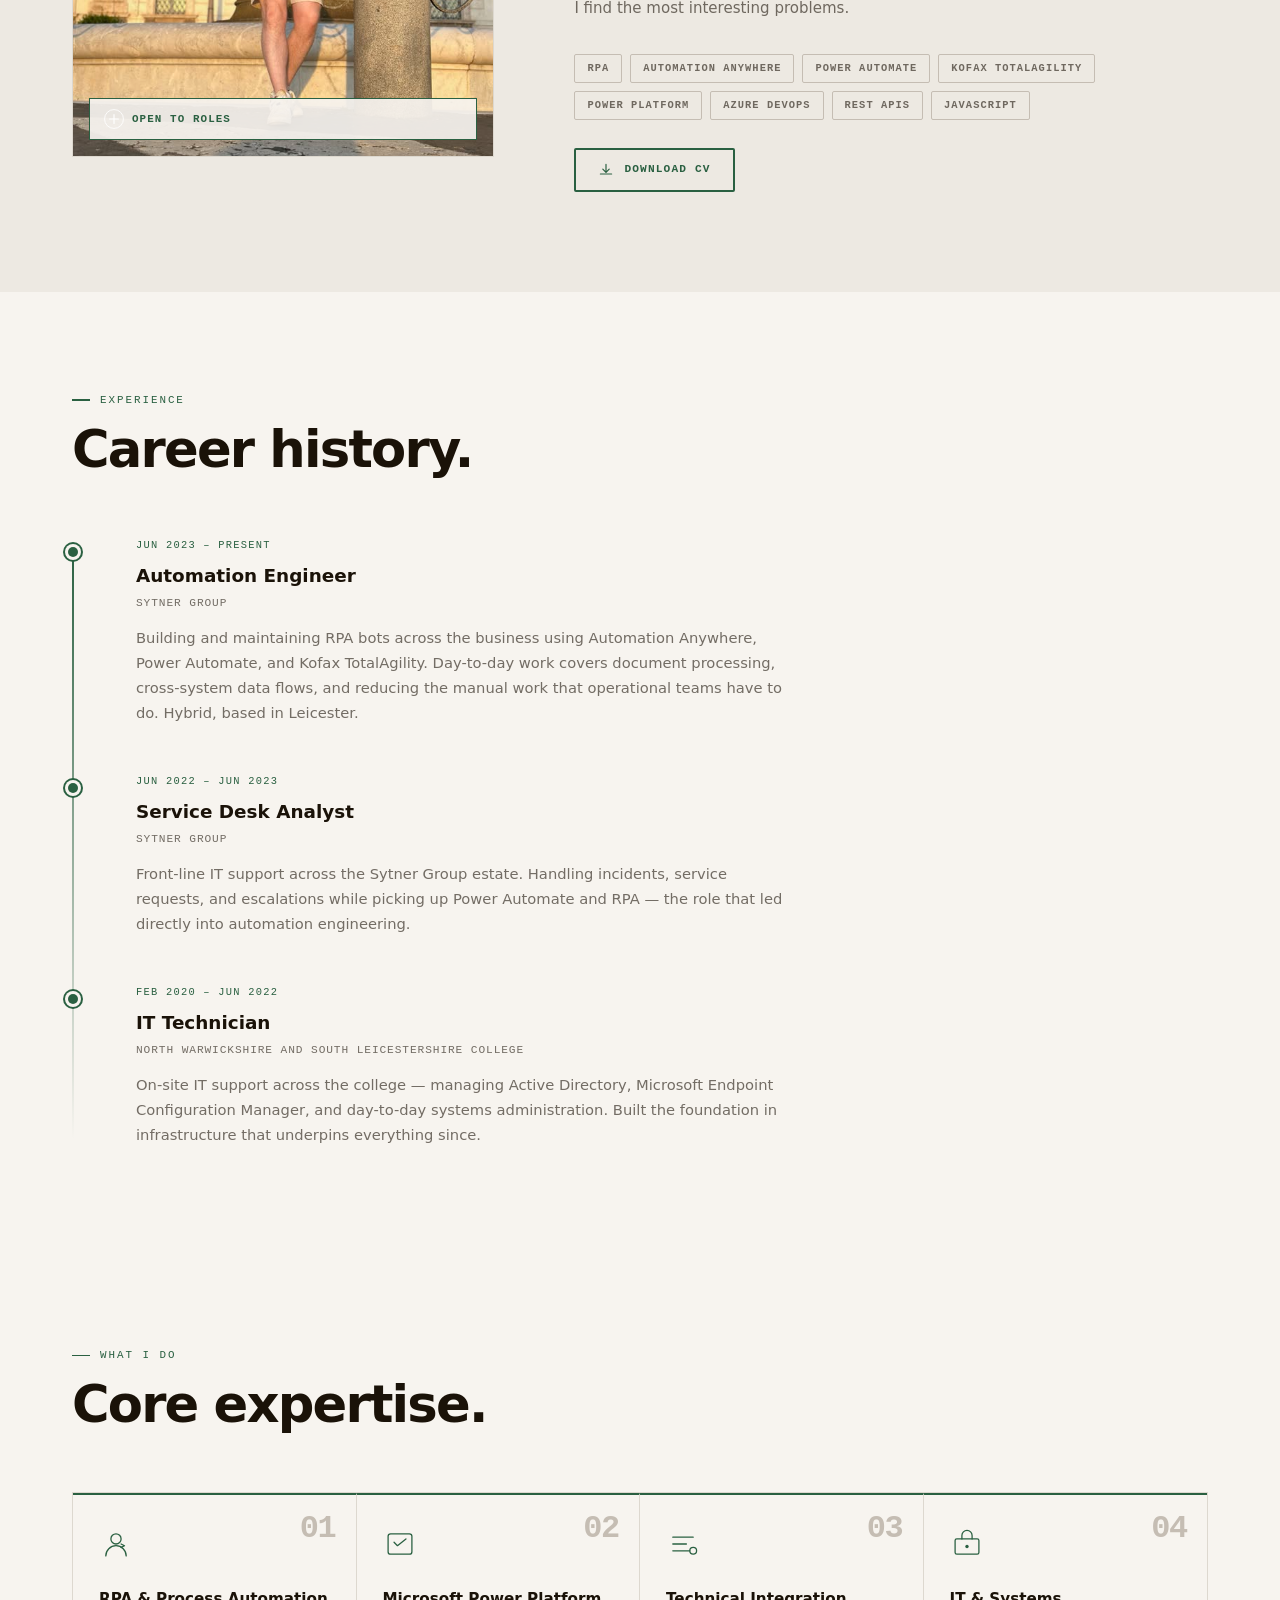
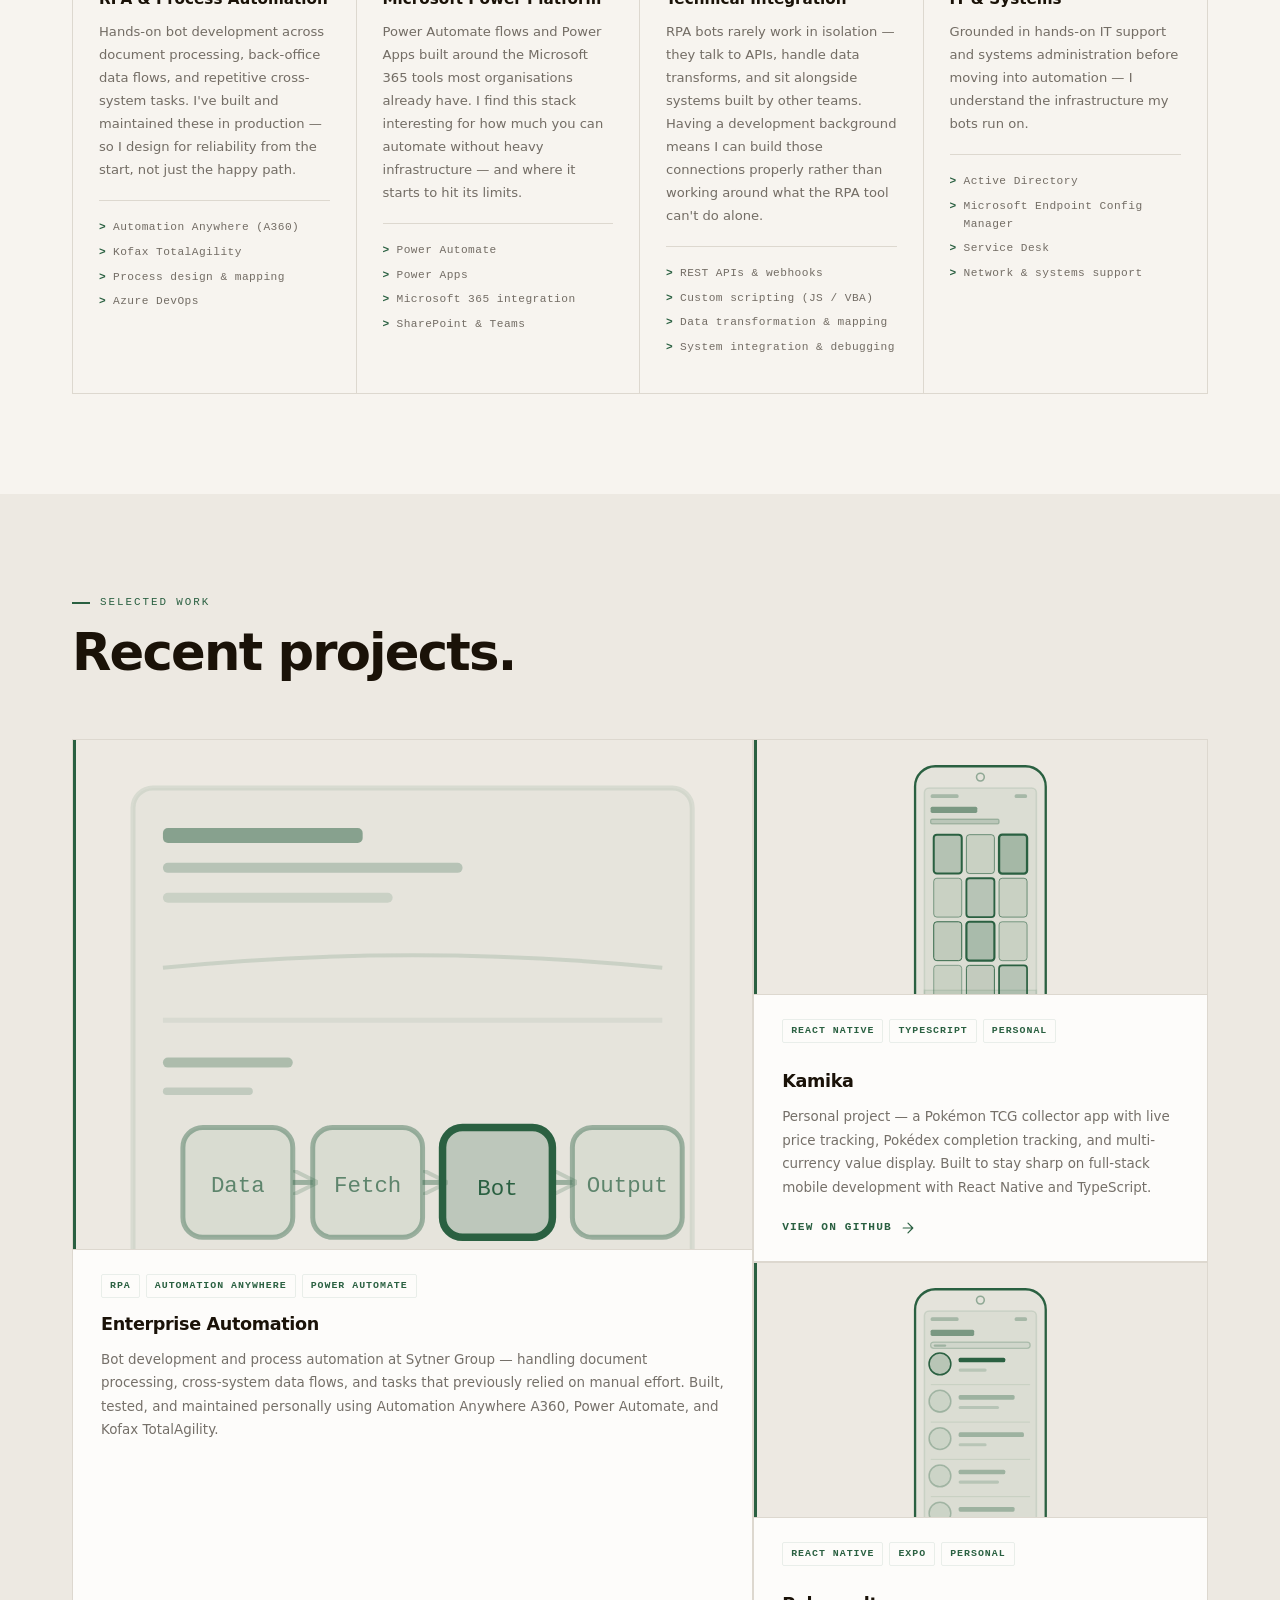
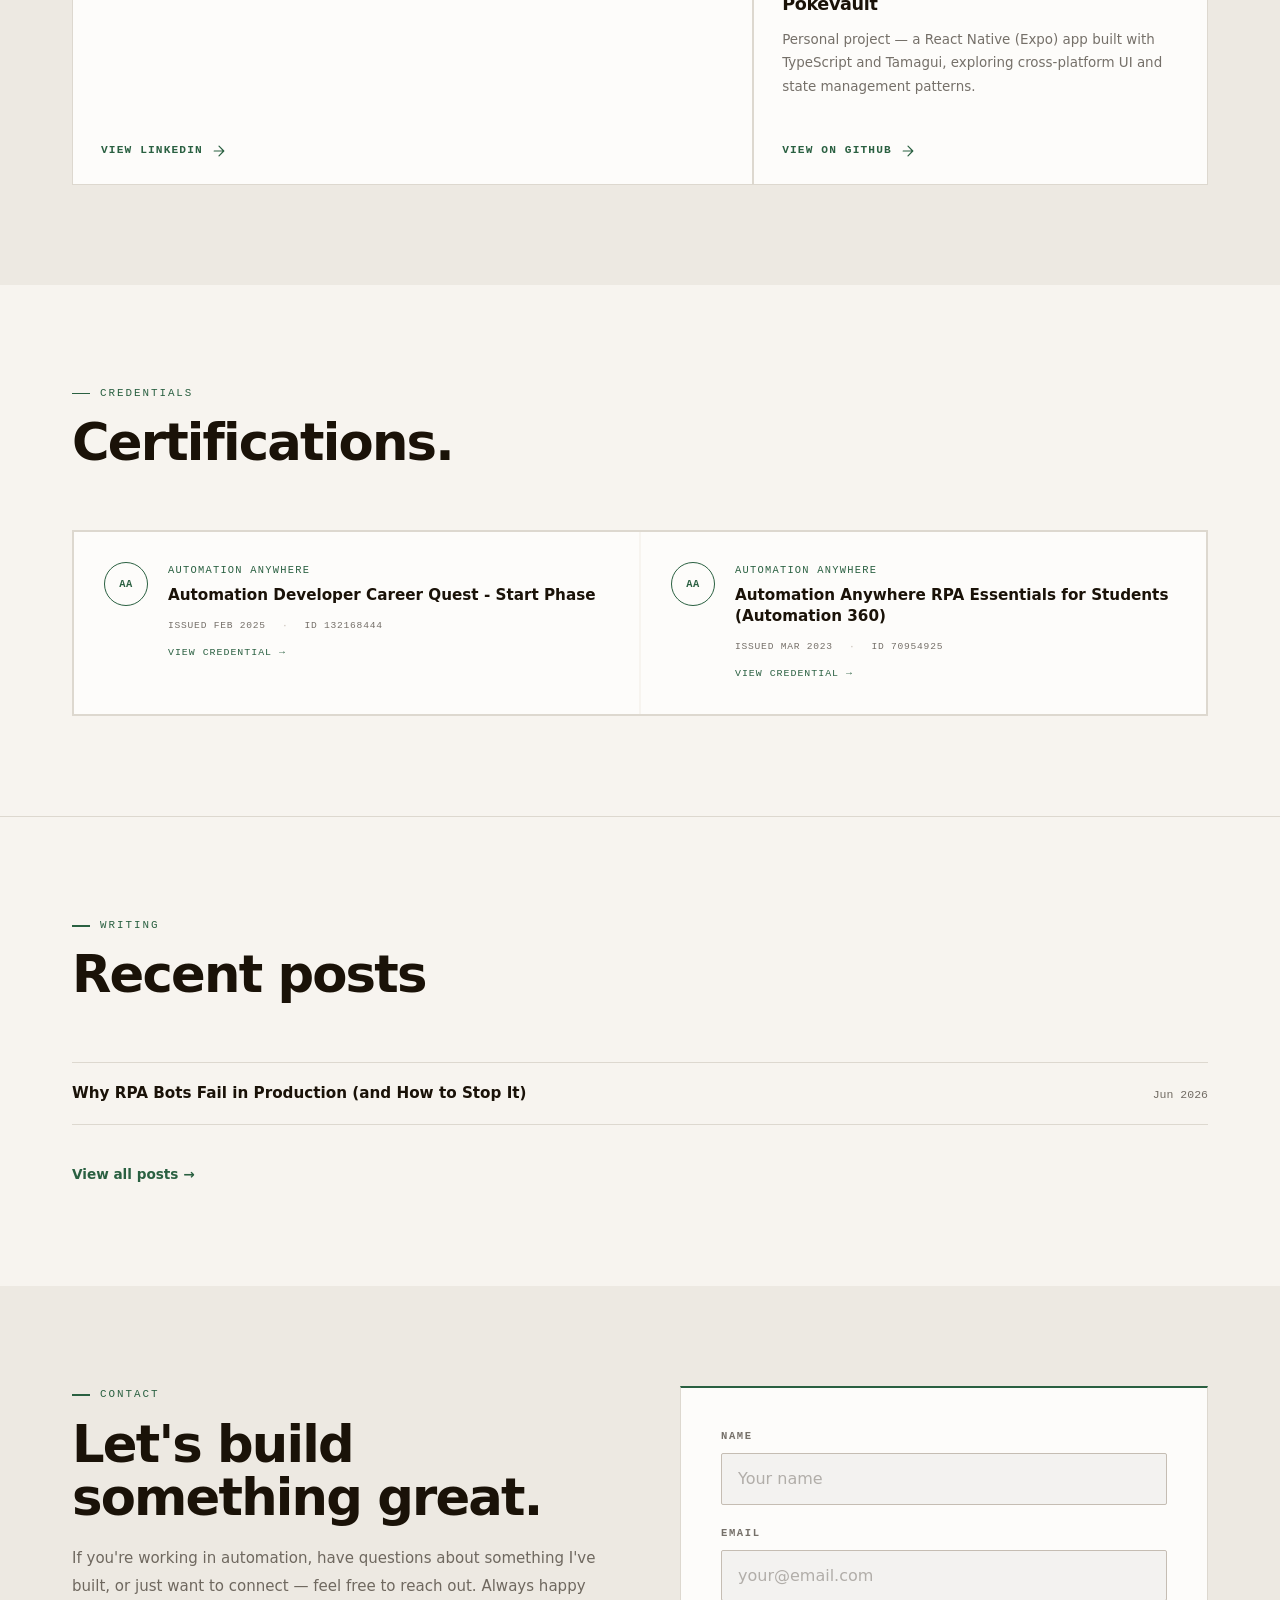
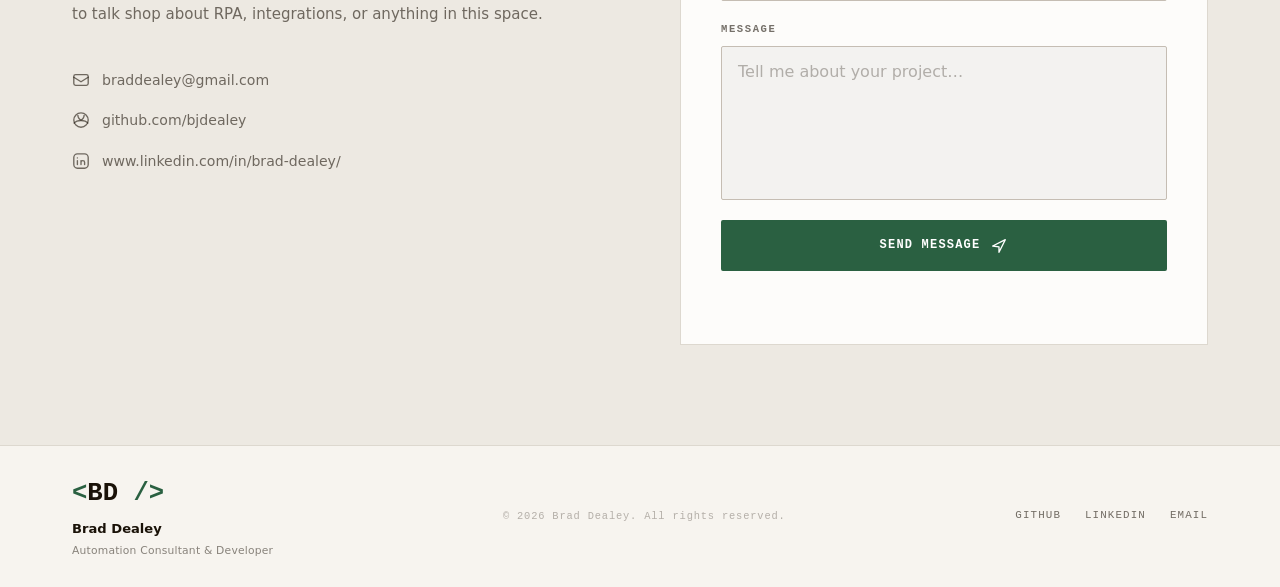
==== commit a6baf9cb: "Add markdown blog with listing and post reader New files: - blog/index.html — post listing page - bl" ====
--- a/index.html
+++ b/index.html
@@ -42,6 +42,7 @@
         <li><a href="#about">About</a></li>
         <li><a href="#expertise">Expertise</a></li>
         <li><a href="#work">Work</a></li>
+        <li><a href="blog/">Blog</a></li>
         <li><a href="#contact">Contact</a></li>
       </ul>
       <button class="nav-cta" id="nav-cta"></button>
@@ -53,6 +54,7 @@
       <a href="#about">About</a>
       <a href="#expertise">Expertise</a>
       <a href="#work">Work</a>
+      <a href="blog/">Blog</a>
       <a href="#contact">Contact</a>
     </div>
   </nav>
@@ -224,6 +226,18 @@
     </div>
   </section>
 
+  <!-- WRITING -->
+  <section class="writing-section section" id="writing">
+    <div class="container">
+      <div class="section-head">
+        <p class="section-label">Writing</p>
+        <h2 class="section-title" id="writing-title">Recent posts</h2>
+      </div>
+      <div id="post-previews" class="post-previews"></div>
+      <a href="blog/" class="writing-all-link">View all posts →</a>
+    </div>
+  </section>
+
   <!-- CONTACT -->
   <section class="contact section" id="contact">
     <div class="container">
--- a/style.css
+++ b/style.css
@@ -1206,3 +1206,78 @@
   font-family: var(--mono); font-size: clamp(1rem, 4vw, 1.8rem); font-weight: 700;
 }
 .konami-toast--in { opacity: 1; }
+
+/* ── Writing section (main page) ───────────────────────────────────────────── */
+.writing-section { border-top: 1px solid var(--border); }
+.post-previews { display: flex; flex-direction: column; margin: 0 0 36px; }
+.post-preview {
+  display: flex; align-items: baseline; justify-content: space-between; gap: 24px;
+  padding: 18px 0; border-bottom: 1px solid var(--border);
+  color: var(--fg); text-decoration: none; transition: .15s;
+}
+.post-preview:first-child { border-top: 1px solid var(--border); }
+.post-preview:hover .post-preview-title { color: var(--accent); }
+.post-preview-title { font-weight: 600; font-size: .95rem; flex: 1; }
+.post-preview-date  { font-family: var(--mono); font-size: .72rem; color: var(--fg-muted); white-space: nowrap; }
+.writing-all-link   { font-size: .85rem; font-weight: 600; color: var(--accent); text-decoration: none; }
+.writing-all-link:hover { text-decoration: underline; }
+
+/* ── Blog pages ────────────────────────────────────────────────────────────── */
+.blog-main { padding-top: var(--nav-h); min-height: 100vh; }
+.blog-header { padding: 72px 0 56px; border-bottom: 1px solid var(--border); margin-bottom: 64px; }
+.blog-title  { font-size: clamp(2rem, 5vw, 3rem); font-weight: 800; line-height: 1.15; margin: 10px 0 0; }
+.text-accent { color: var(--accent); }
+.nav-active  { color: var(--accent) !important; }
+
+/* Post list */
+.post-list         { display: flex; flex-direction: column; gap: 56px; padding-bottom: 80px; }
+.post-list-loading,
+.post-list-empty   { color: var(--fg-muted); font-size: .9rem; }
+.post-card         { border-bottom: 1px solid var(--border); padding-bottom: 56px; }
+.post-card-meta    { display: flex; align-items: center; gap: 12px; margin-bottom: 14px; flex-wrap: wrap; }
+.post-card-title   { font-size: clamp(1.3rem, 3vw, 1.8rem); font-weight: 700; line-height: 1.25; margin: 0 0 14px; }
+.post-card-title a { color: var(--fg); text-decoration: none; }
+.post-card-title a:hover { color: var(--accent); }
+.post-card-excerpt { color: var(--fg-muted); line-height: 1.7; font-size: .92rem; margin: 0 0 20px; }
+.post-card-link    { font-size: .85rem; font-weight: 600; color: var(--accent); text-decoration: none; }
+.post-card-link:hover { text-decoration: underline; }
+
+/* Post reader */
+.post-article { max-width: 700px; margin: 64px auto 80px; }
+.post-back    { display: inline-block; font-size: .82rem; color: var(--fg-muted); text-decoration: none; margin-bottom: 40px; }
+.post-back:hover { color: var(--accent); }
+.post-meta    { display: flex; align-items: center; gap: 12px; margin-bottom: 48px; flex-wrap: wrap; }
+
+/* Shared tag + date */
+.post-date { font-family: var(--mono); font-size: .75rem; color: var(--fg-muted); }
+.post-tag  { font-family: var(--mono); font-size: .68rem; padding: 3px 8px; border-radius: 4px;
+             background: var(--card); border: 1px solid var(--border); color: var(--fg-muted); }
+.post-tags { display: flex; gap: 8px; flex-wrap: wrap; }
+
+/* Post prose */
+.post-content { line-height: 1.8; font-size: .975rem; color: var(--fg); }
+.post-content h1 { font-size: clamp(1.6rem, 4vw, 2.2rem); font-weight: 800; line-height: 1.2; margin: 0 0 32px; }
+.post-content h2 { font-size: 1.2rem; font-weight: 700; margin: 48px 0 16px; }
+.post-content h3 { font-size: 1rem; font-weight: 700; margin: 32px 0 12px; }
+.post-content p  { margin: 0 0 20px; color: var(--fg-muted); }
+.post-content strong { color: var(--fg); font-weight: 700; }
+.post-content a  { color: var(--accent); text-underline-offset: 3px; }
+.post-content ul,
+.post-content ol { padding-left: 1.4em; margin: 0 0 20px; color: var(--fg-muted); }
+.post-content li { margin-bottom: 6px; line-height: 1.7; }
+.post-content hr { border: none; border-top: 1px solid var(--border); margin: 40px 0; }
+.post-content blockquote {
+  border-left: 3px solid var(--accent); padding-left: 1.2em;
+  margin: 24px 0; color: var(--fg-muted); font-style: italic;
+}
+.post-content pre {
+  background: var(--card); border: 1px solid var(--border); border-radius: 6px;
+  padding: 1.25rem; overflow-x: auto; margin: 24px 0;
+  font-family: var(--mono); font-size: .82rem; line-height: 1.65;
+}
+.post-content code {
+  font-family: var(--mono); font-size: .875em;
+  background: var(--card); border: 1px solid var(--border);
+  padding: .1em .35em; border-radius: 3px;
+}
+.post-content pre code { background: none; border: none; padding: 0; font-size: inherit; }
